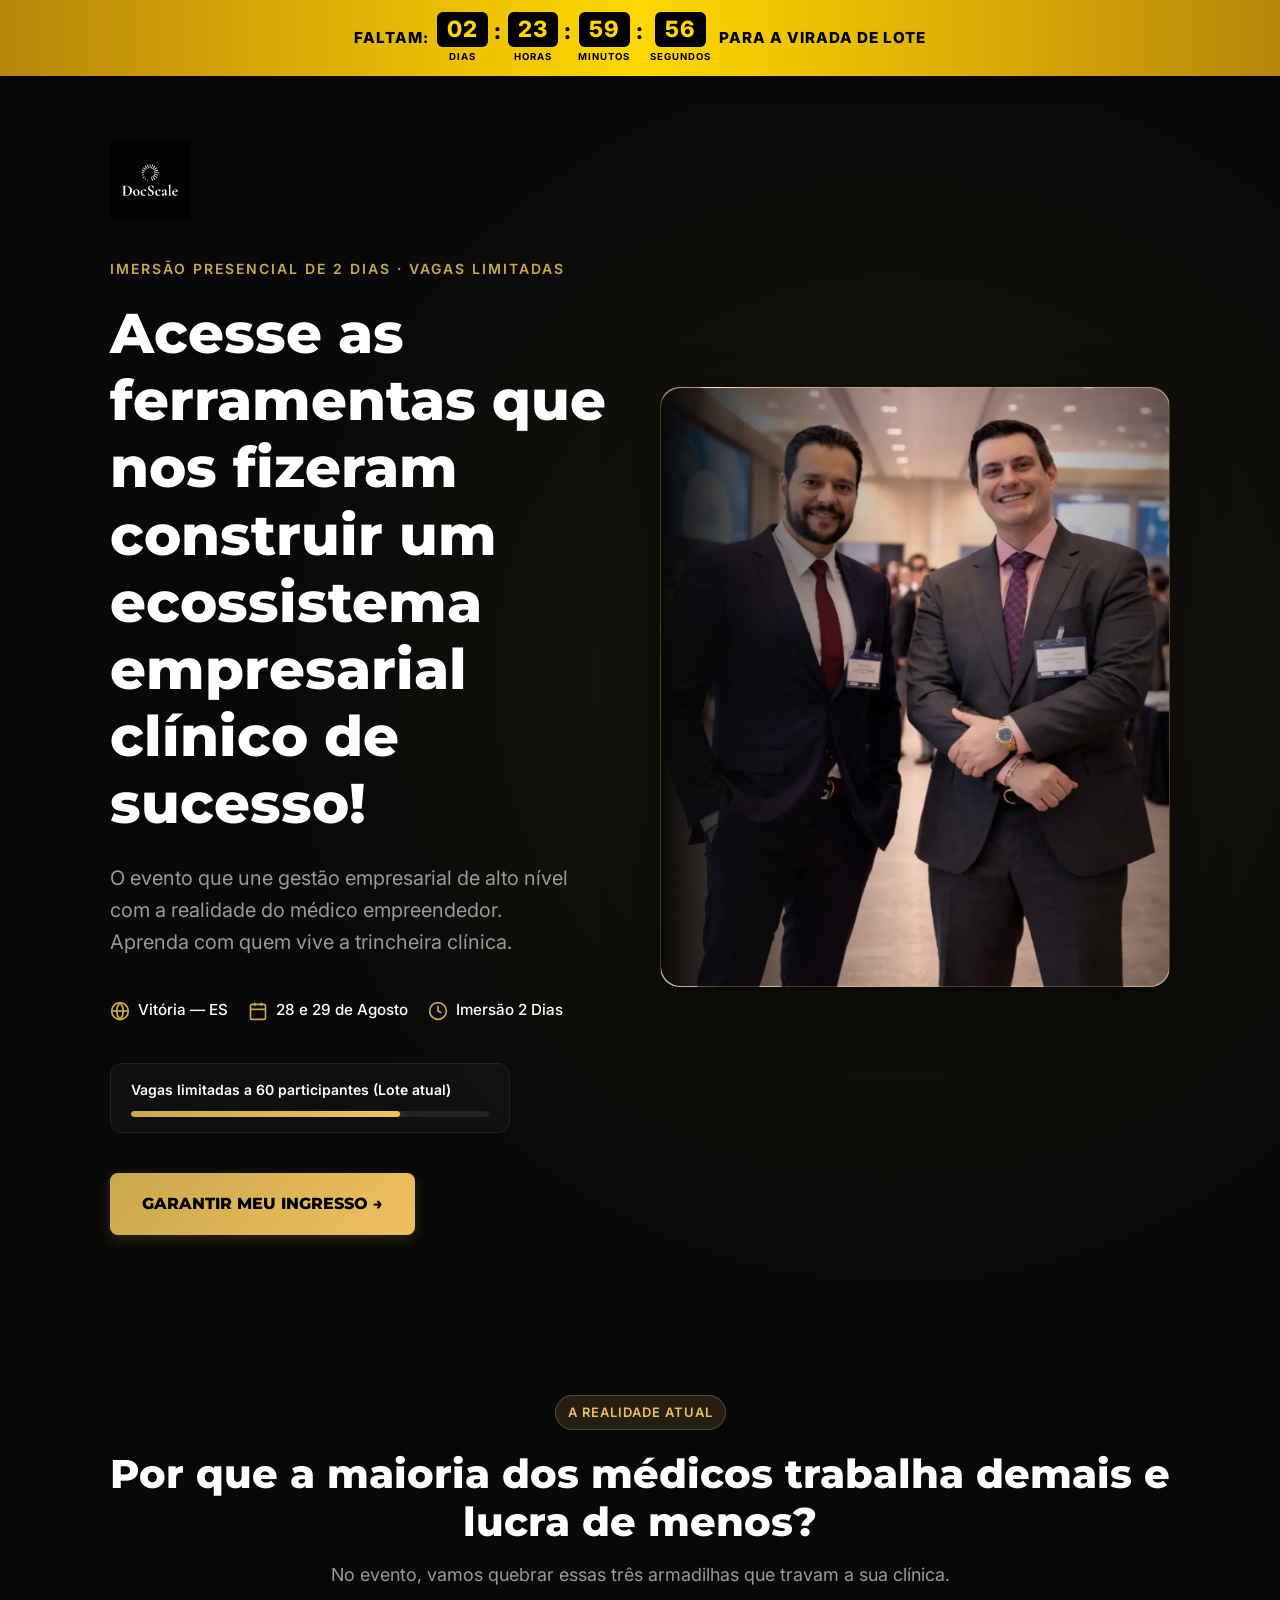
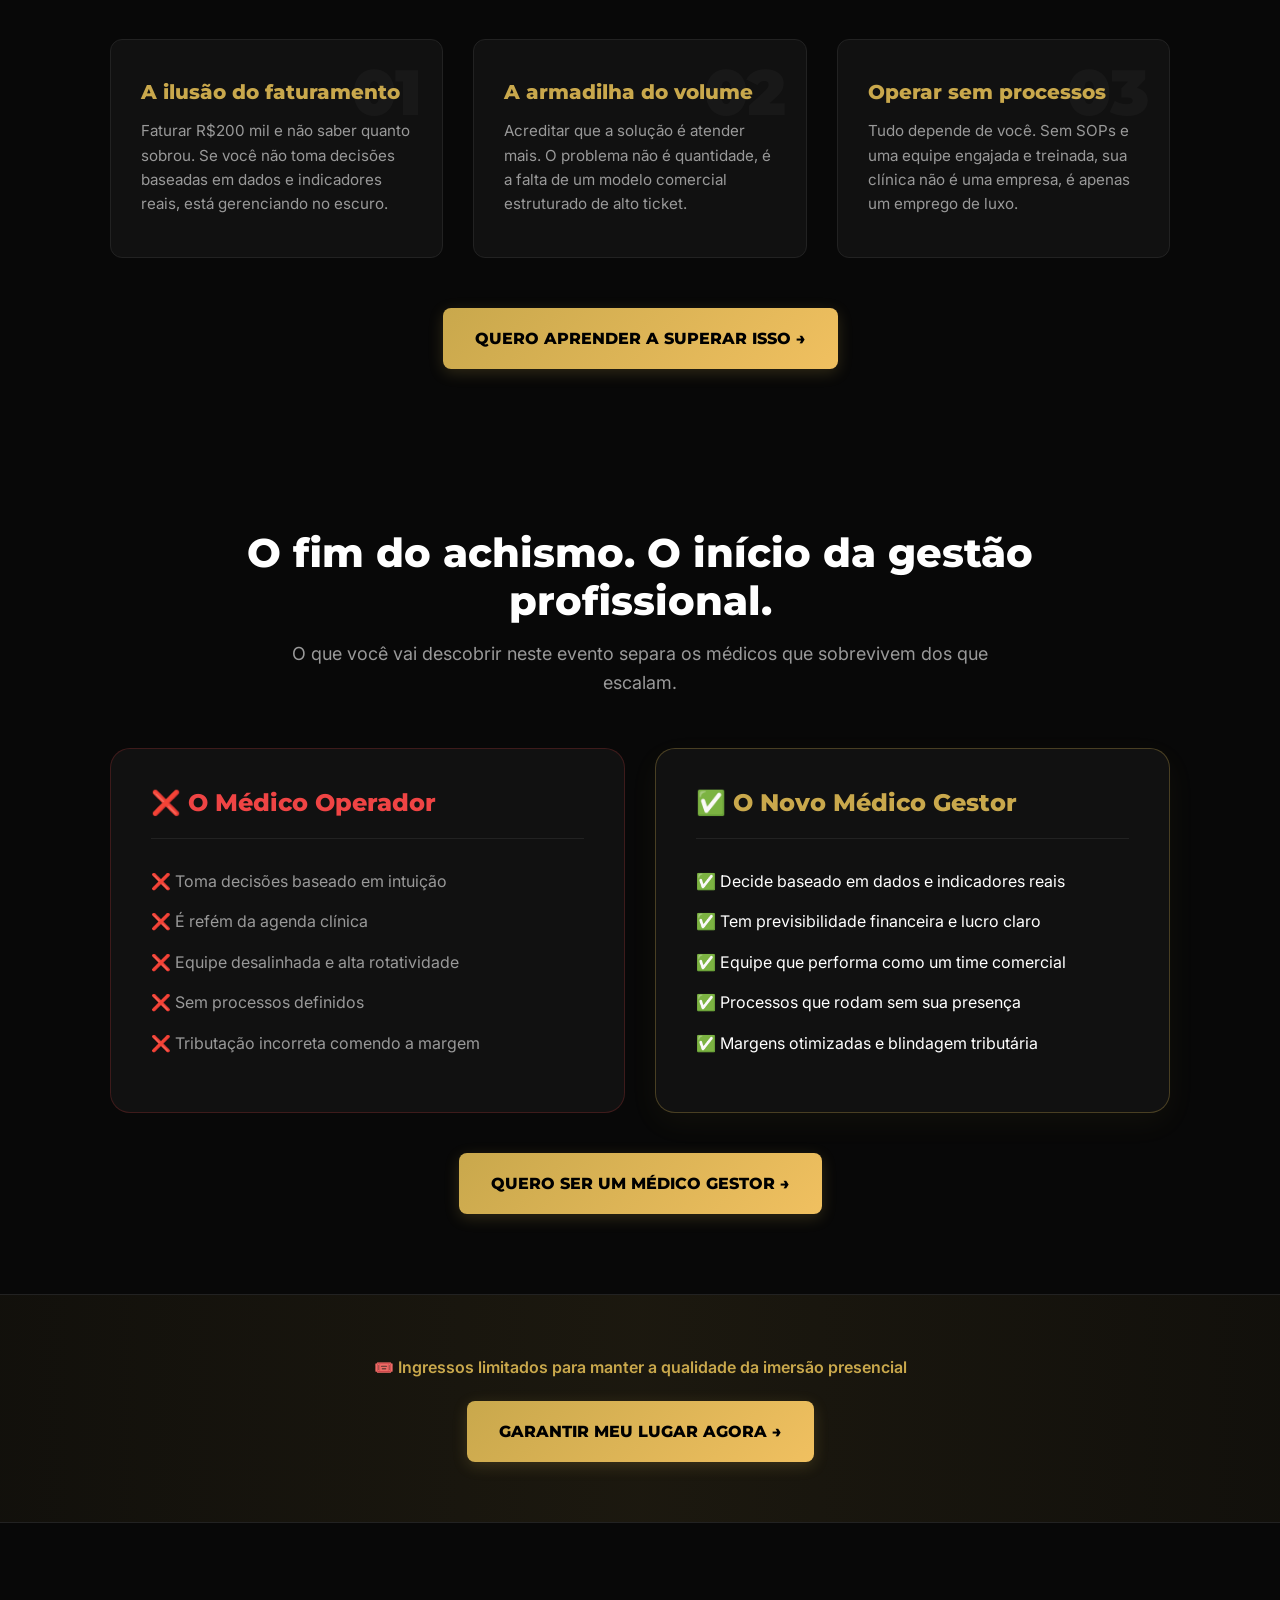
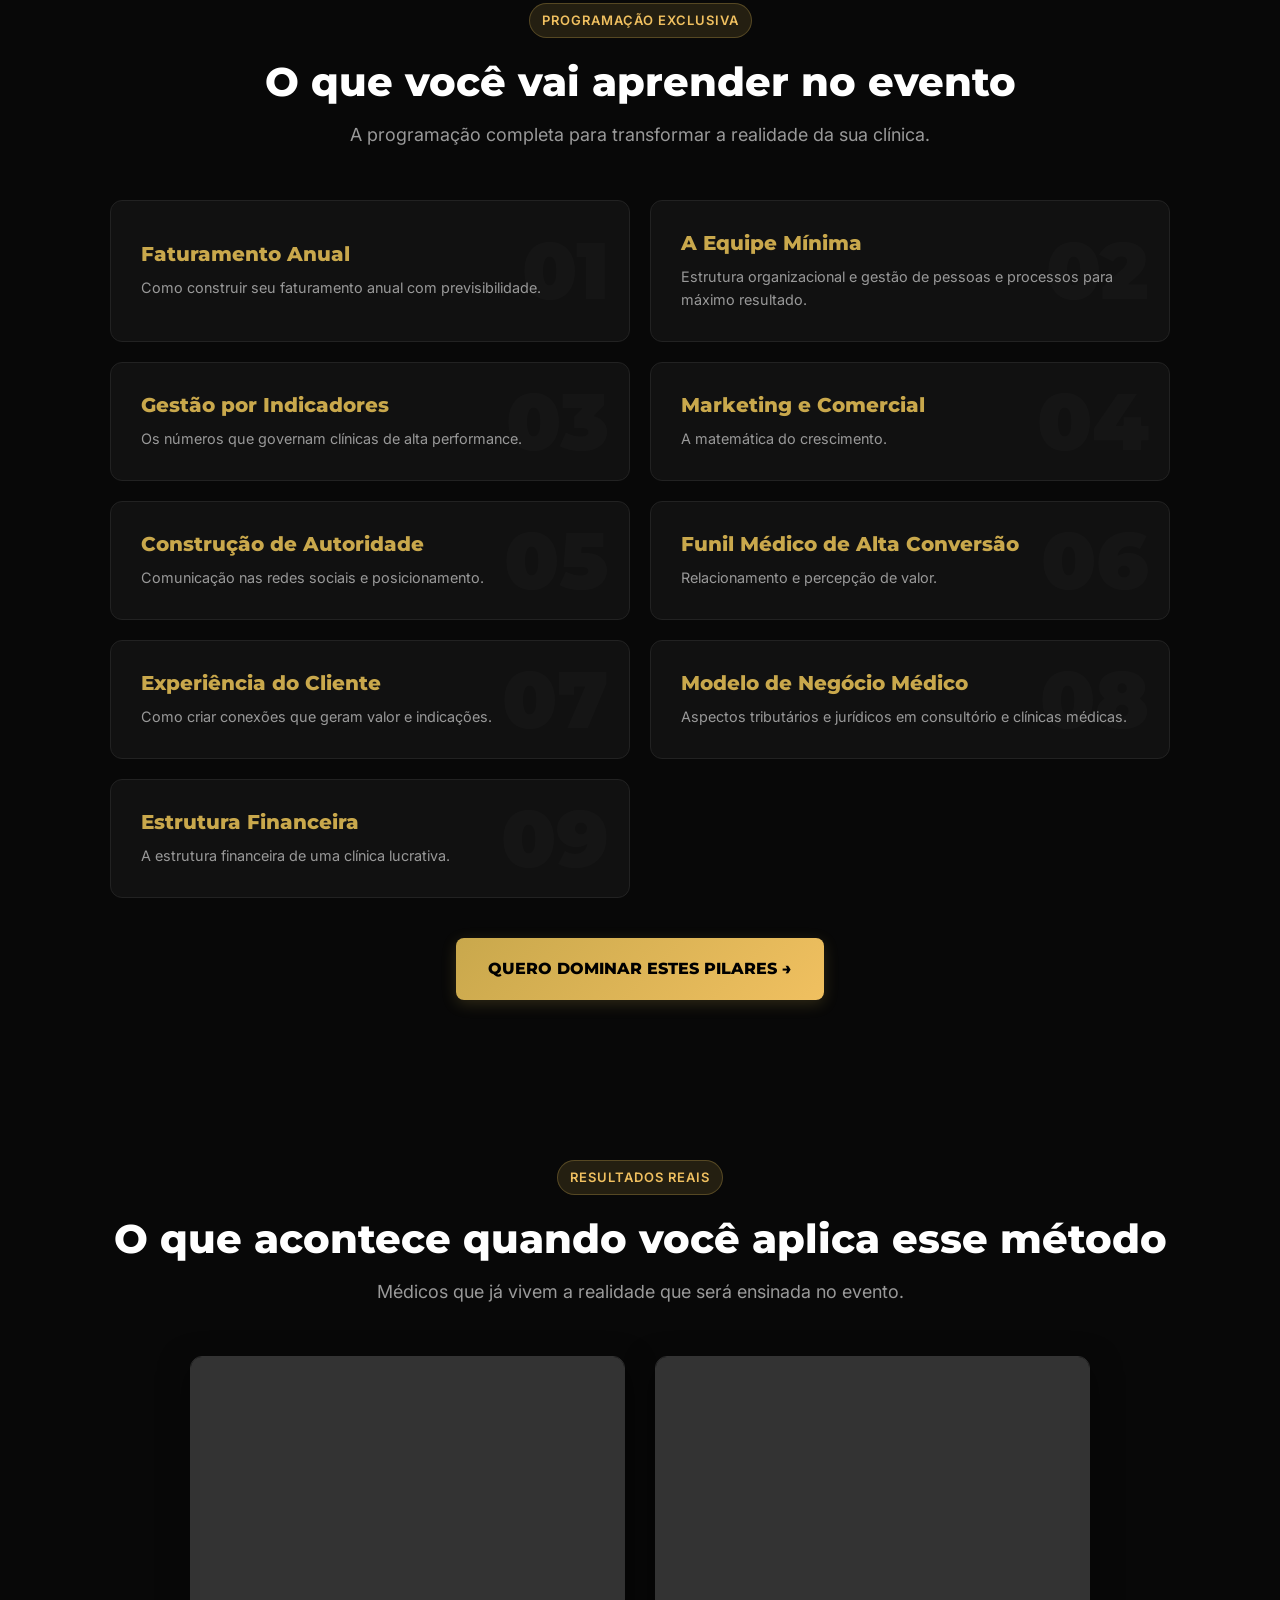
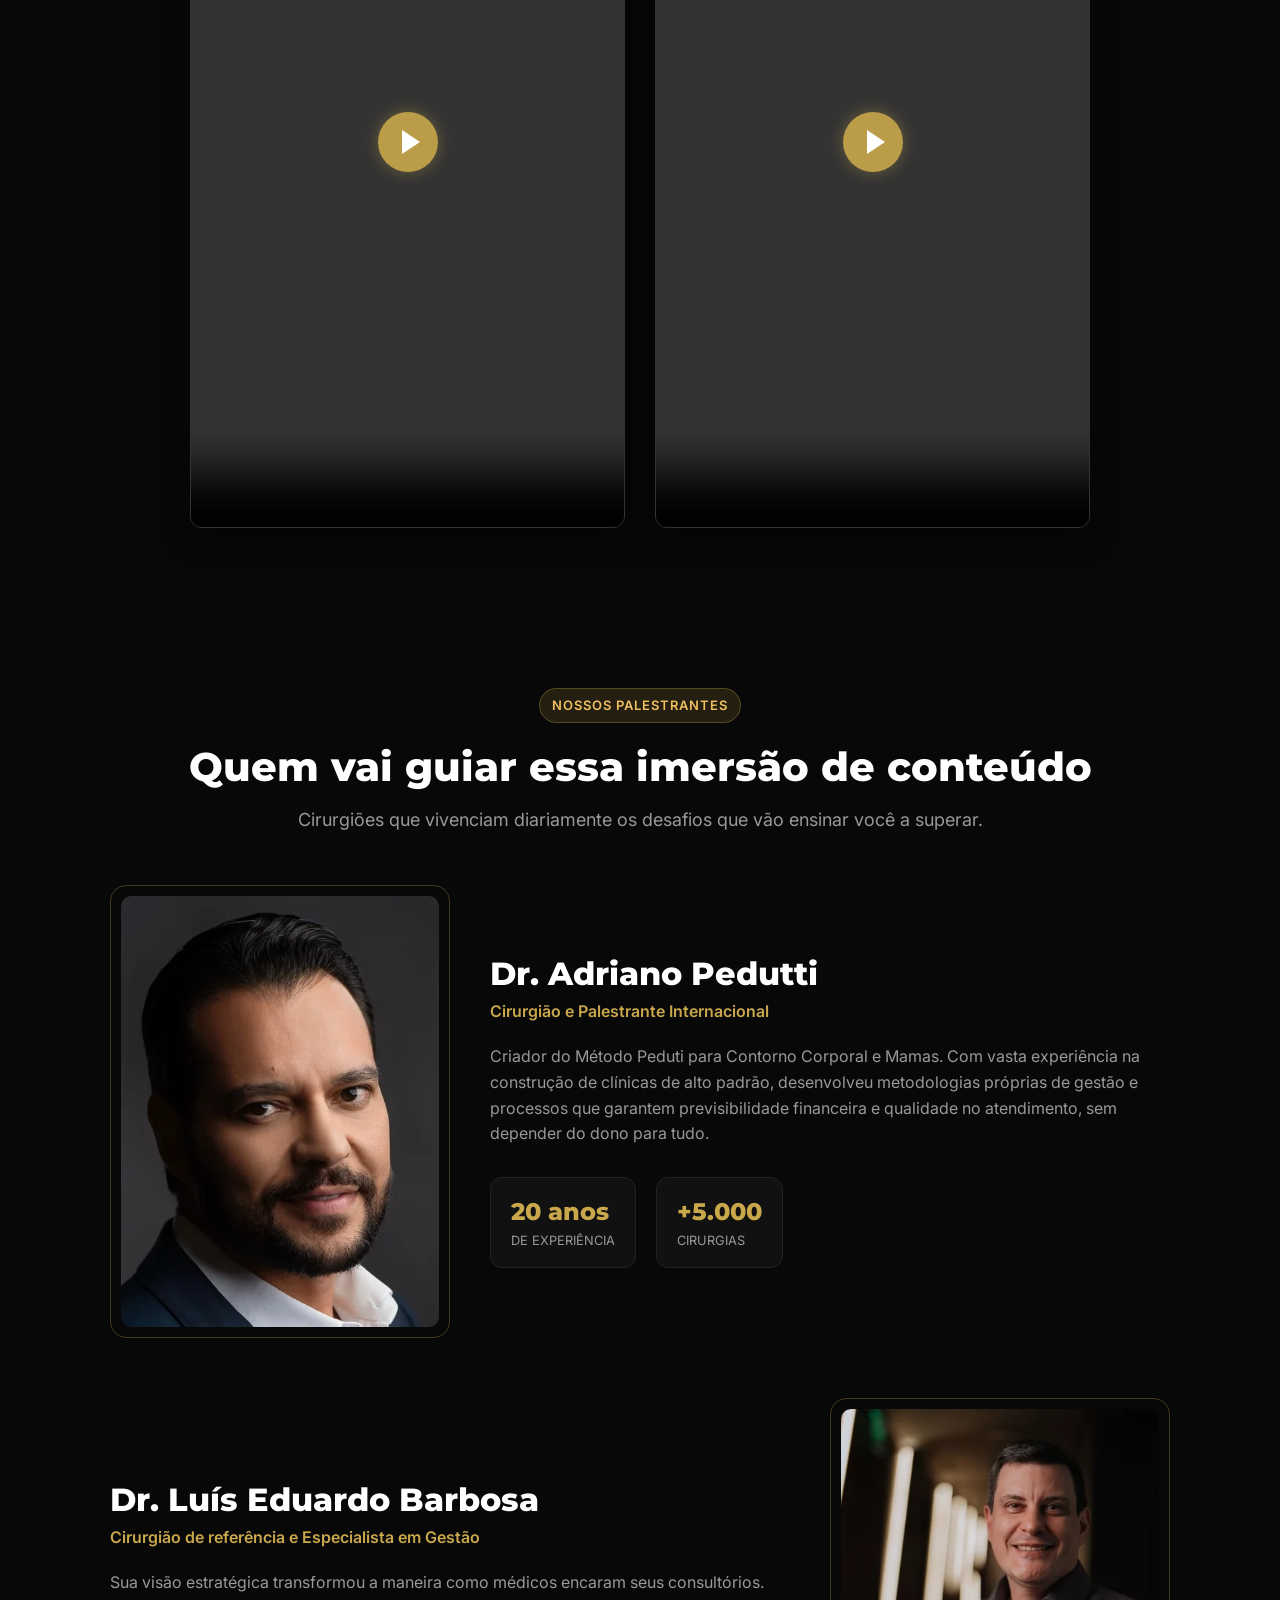
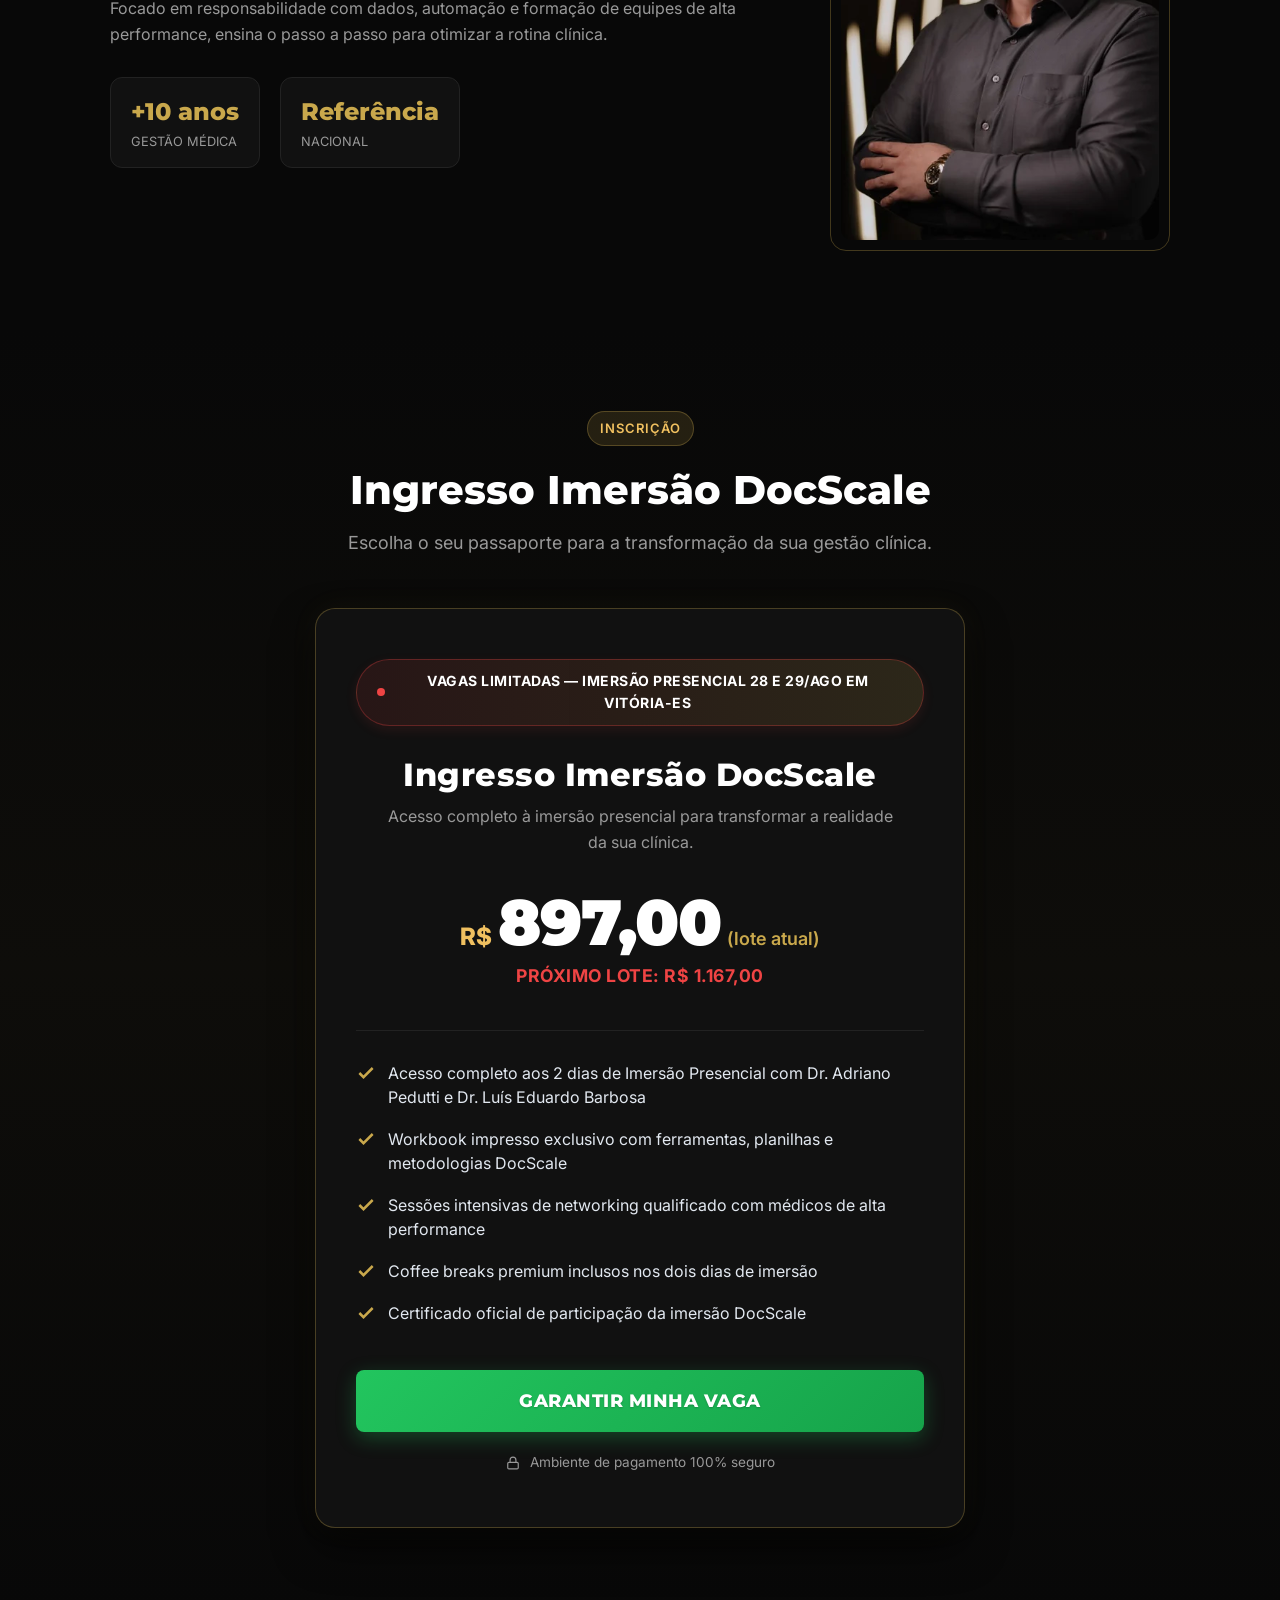
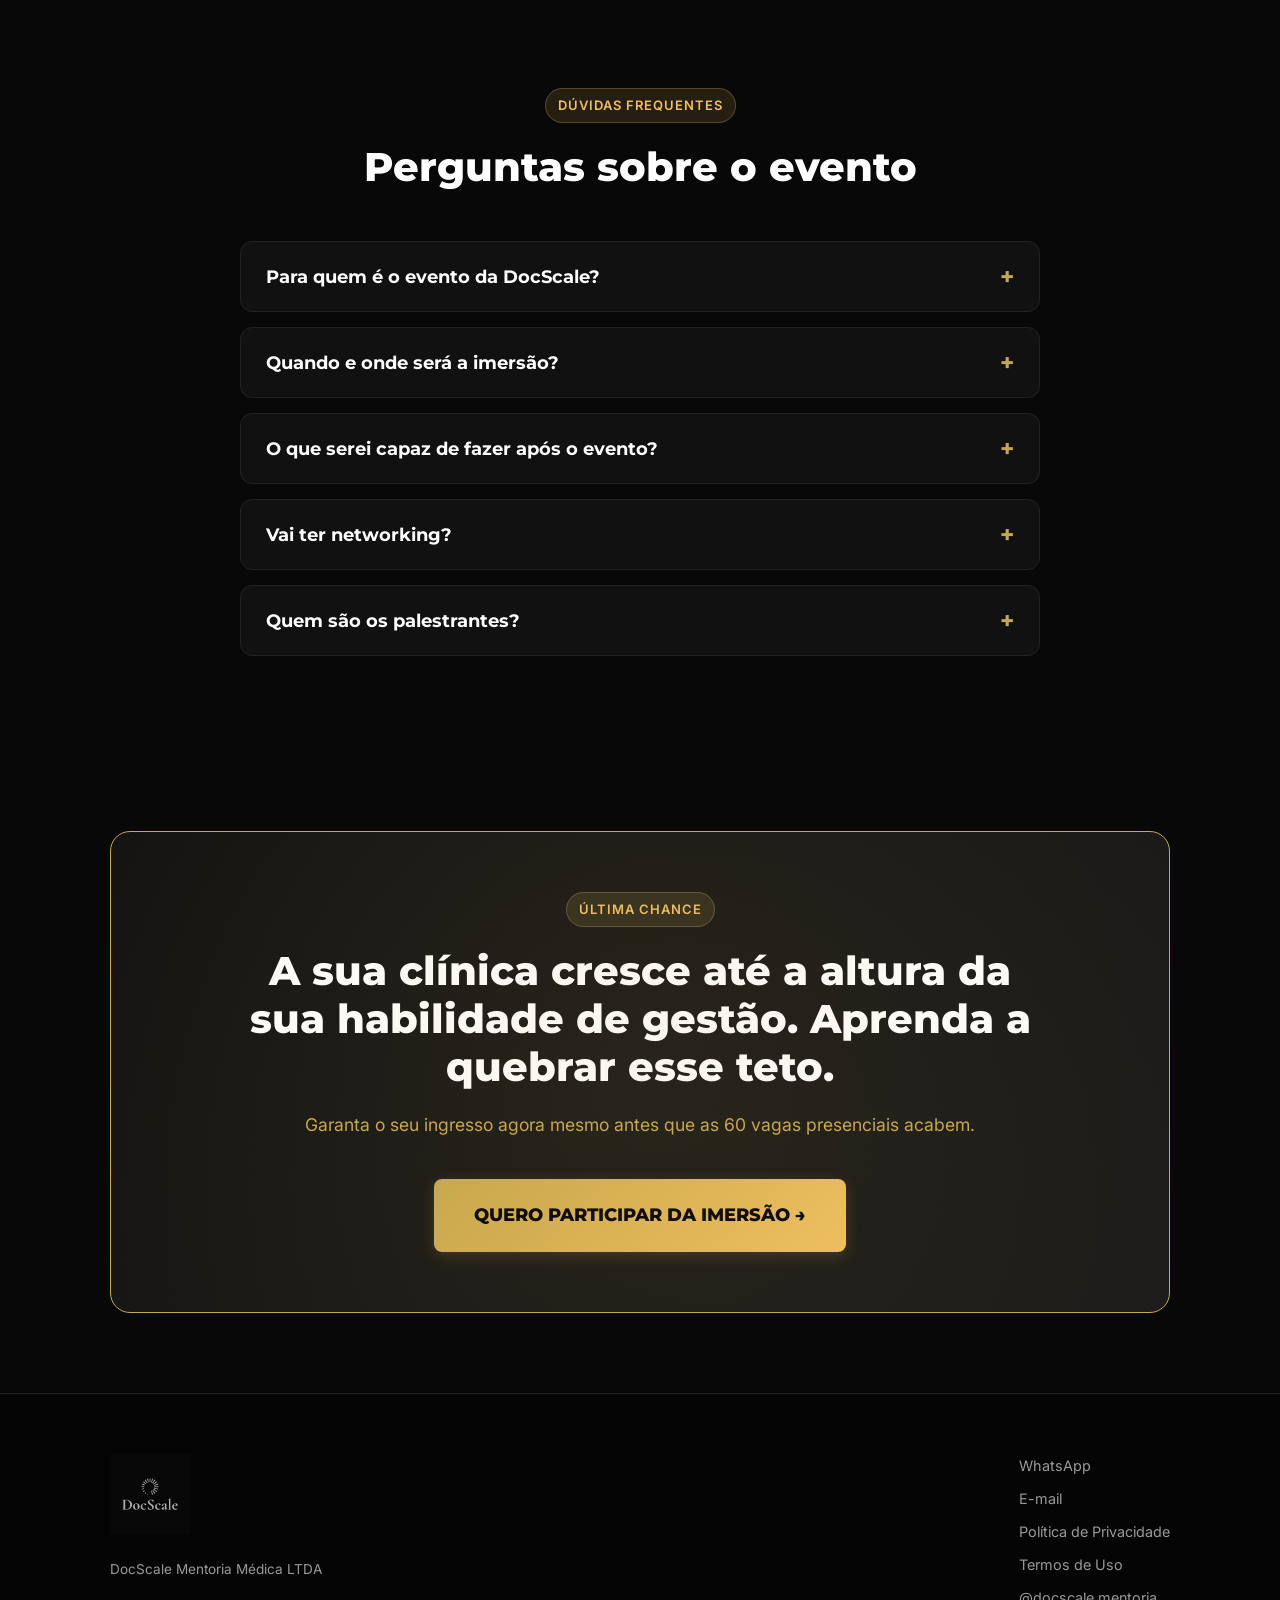
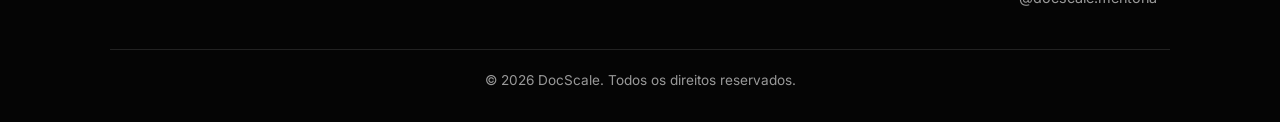
==== forms.html @ 00c3c0f2 "feat: adicionar secao de precos, fluxo de checkout Kiwify e rolagem suave para precos em /forms" ====
<!DOCTYPE html>
<html lang="pt-BR">
<head>
    <meta charset="UTF-8">
    <meta name="viewport" content="width=device-width, initial-scale=1.0">
    <title>DocScale | O Novo Médico Gestor</title>
    <meta name="description" content="Imersão Presencial de 2 Dias para Médicos em Vitória-ES. Acesse as ferramentas que nos fizeram construir um ecossistema empresarial clínico de sucesso!">
    
    <!-- Preconnect to Font Servers -->
    <link rel="preconnect" href="https://fonts.googleapis.com">
    <link rel="preconnect" href="https://fonts.gstatic.com" crossorigin>
    
    <!-- Async Google Fonts Loading -->
    <link rel="preload" href="https://fonts.googleapis.com/css2?family=Inter:wght@400;500;600&family=Montserrat:wght@700;800;900&display=swap" as="style" onload="this.onload=null;this.rel='stylesheet'">
    <noscript>
        <link href="https://fonts.googleapis.com/css2?family=Inter:wght@400;500;600&family=Montserrat:wght@700;800;900&display=swap" rel="stylesheet">
    </noscript>

    <!-- Inline Critical CSS (Above-the-Fold) -->
    <style id="critical-css">
    :root {
        --bg-dark: #080808;
        --bg-card: #111111;
        --gold-primary: #C9A84C;
        --gold-light: #F0C060;
        --gold-gradient: linear-gradient(135deg, #C9A84C 0%, #F0C060 100%);
        --gold-rgba-15: rgba(201, 168, 76, 0.15);
        --gold-rgba-30: rgba(201, 168, 76, 0.3);
        --text-white: #FFFFFF;
        --text-muted: #999999;
        --color-green: #22C55E;
        --color-red: #EF4444;
        --border-radius-btn: 8px;
        --border-radius-card: 12px;
        --border-radius-section: 20px;
        --font-heading: 'Montserrat', sans-serif;
        --font-body: 'Inter', sans-serif;
    }
    * {
        margin: 0;
        padding: 0;
        box-sizing: border-box;
    }
    html {
        scroll-behavior: smooth;
        font-size: 16px;
    }
    body {
        background-color: var(--bg-dark);
        color: var(--text-white);
        font-family: var(--font-body);
        line-height: 1.6;
        overflow-x: hidden;
        position: relative;
        padding-top: 40px;
    }
    .top-banner {
        position: fixed;
        top: 0;
        left: 0;
        width: 100%;
        background: linear-gradient(90deg, #b8860b, #ffd700, #b8860b);
        color: #000;
        padding: 12px 15px;
        font-size: 0.95rem;
        font-weight: 800;
        text-transform: uppercase;
        letter-spacing: 1px;
        z-index: 1000;
        box-shadow: 0 4px 15px rgba(0,0,0,0.5);
        display: flex;
        justify-content: center;
        align-items: center;
        gap: 8px;
    }
    .top-banner span.cd-colon {
        background: transparent;
        color: #000;
        padding: 0;
        font-size: 1.4rem;
        font-weight: 800;
        margin-bottom: 14px;
    }
    .countdown-blocks {
        display: flex;
        flex-direction: row;
        align-items: center;
        justify-content: center;
        gap: 6px;
    }
    .cd-block {
        display: flex;
        flex-direction: column;
        align-items: center;
    }
    .cd-number {
        background: #000;
        color: #ffd700;
        padding: 4px 10px;
        border-radius: 6px;
        font-size: 1.4rem;
        font-weight: 800;
        min-width: 45px;
        text-align: center;
        line-height: 1.2;
    }
    .cd-label {
        font-size: 0.6rem;
        font-weight: 700;
        color: #000;
        margin-top: 2px;
        text-transform: uppercase;
    }
    @media (max-width: 768px) {
        .top-banner {
            flex-direction: row;
            padding: 6px 10px;
            gap: 8px;
        }
        .top-banner .banner-text {
            font-size: 0.75rem;
        }
        .countdown-blocks {
            gap: 4px;
        }
        .cd-number {
            font-size: 1rem;
            padding: 2px 5px;
            min-width: 30px;
            border-radius: 4px;
        }
        .cd-label {
            font-size: 0.45rem;
            margin-top: 1px;
        }
        .top-banner span.cd-colon {
            font-size: 1rem;
            margin-bottom: 8px;
        }
    }
    h1, h2, h3, h4, h5, h6 {
        font-family: var(--font-heading);
        font-weight: 800;
        line-height: 1.2;
    }
    .container {
        max-width: 1100px;
        margin: 0 auto;
        padding: 0 20px;
    }
    section {
        padding: 80px 0;
    }
    @media (max-width: 768px) {
        section {
            padding: 60px 0;
        }
    }
    .cta-button {
        background: var(--gold-gradient);
        color: #000;
        font-family: var(--font-heading);
        font-weight: 800;
        text-transform: uppercase;
        padding: 18px 32px;
        border: none;
        border-radius: var(--border-radius-btn);
        font-size: 1rem;
        cursor: pointer;
        transition: transform 0.3s ease, box-shadow 0.3s ease;
        display: inline-block;
        text-decoration: none;
        box-shadow: 0 4px 15px rgba(201, 168, 76, 0.2);
    }
    .cta-button:hover {
        transform: translateY(-2px);
        box-shadow: 0 8px 25px rgba(201, 168, 76, 0.4);
    }
    .hero-section {
        min-height: 100vh;
        display: flex;
        align-items: center;
        position: relative;
        overflow: hidden;
        padding-top: 100px;
    }
    .hero-section::before {
        content: '';
        position: absolute;
        top: 0; left: 0; width: 100%; height: 100%;
        background: radial-gradient(circle at 70% 50%, rgba(201,168,76,0.1) 0%, transparent 60%);
        z-index: 1;
        pointer-events: none;
    }
    .hero-container {
        display: grid;
        grid-template-columns: 1fr 1fr;
        gap: 40px;
        align-items: center;
        position: relative;
        z-index: 2;
    }
    .logo-img {
        height: auto;
        max-height: 80px;
        width: auto;
        max-width: 250px;
        margin-bottom: 30px;
        mix-blend-mode: screen;
    }
    .eyebrow {
        color: var(--gold-primary);
        font-weight: 600;
        text-transform: uppercase;
        letter-spacing: 2px;
        font-size: 0.875rem;
        margin-bottom: 20px;
    }
    .headline {
        font-size: 3.5rem;
        margin-bottom: 25px;
    }
    .hero-content .subtitle {
        font-size: 1.25rem;
        color: var(--text-muted);
        margin-bottom: 40px;
        max-width: 90%;
    }
    .meta-items {
        display: flex;
        flex-wrap: wrap;
        gap: 20px;
        margin-bottom: 40px;
    }
    .meta-item {
        display: flex;
        align-items: center;
        gap: 8px;
        font-weight: 500;
        font-size: 0.95rem;
    }
    .meta-icon {
        width: 20px;
        height: 20px;
        color: var(--gold-primary);
    }
    .progress-container {
        background: rgba(255,255,255,0.03);
        border: 1px solid #222;
        padding: 15px 20px;
        border-radius: var(--border-radius-card);
        margin-bottom: 40px;
        max-width: 400px;
    }
    .progress-text {
        font-size: 0.875rem;
        font-weight: 600;
        margin-bottom: 10px;
    }
    .progress-bar-bg {
        background: #222;
        height: 6px;
        border-radius: 3px;
        overflow: hidden;
    }
    .progress-bar-fill {
        height: 100%;
        background: var(--gold-gradient);
        border-radius: 3px;
        box-shadow: 0 0 10px rgba(201,168,76,0.5);
        transform-origin: left;
        animation: fillProgress 1.5s cubic-bezier(0.1, 1, 0.1, 1) forwards;
    }
    @keyframes fillProgress {
        from { transform: scaleX(0); }
        to { transform: scaleX(1); }
    }
    .hero-image-area {
        background-position: center 10%;
        background-size: cover;
        background-repeat: no-repeat;
        border-radius: var(--border-radius-section);
        height: 600px;
        position: relative;
        border: 1px solid var(--gold-rgba-30);
        box-shadow: 0 20px 50px rgba(0,0,0,0.5);
    }
    @media (max-width: 768px) {
        .hero-image-area {
            background-image: url('hero-mobile.webp');
        }
    }
    @media (min-width: 769px) {
        .hero-image-area {
            background-image: url('hero-desktop.webp');
        }
    }
    .hero-image-area::after {
        content: '';
        position: absolute;
        inset: 0;
        background: linear-gradient(to right, var(--bg-dark) 0%, transparent 50%, rgba(0,0,0,0.4) 100%);
        border-radius: var(--border-radius-section);
    }
    @media (max-width: 992px) {
        .hero-container {
            grid-template-columns: 1fr;
        }
        .headline { font-size: 2.5rem; }
        .hero-image-area {
            height: 400px;
            order: -1;
            margin-bottom: 30px;
        }
        .hero-image-area::after {
            background: linear-gradient(to top, var(--bg-dark) 0%, transparent 100%);
        }
    }
    @media (max-width: 768px) {
        .hero-section {
            padding-top: 70px;
        }
        .headline { font-size: 2rem; }
        .hero-content .subtitle { font-size: 1.05rem; }
        .hero-image-area {
            height: 280px;
            margin-bottom: 20px;
        }
        .meta-items {
            flex-direction: column;
            gap: 12px;
            margin-bottom: 30px;
        }
    }
    </style>

    <!-- Async Non-Critical CSS Loading -->
    <link rel="preload" href="style.css?v=2026072702" as="style" onload="this.onload=null;this.rel='stylesheet'">
    <noscript>
        <link rel="stylesheet" href="style.css?v=2026072702">
    </noscript>

    <!-- Lazy Loaded Third-Party Analytics (GTM & Meta Pixel) -->
    <script>
    (function() {
        var initialized = false;
        function initAnalytics() {
            if (initialized) return;
            initialized = true;
            
            // Google Tag Manager
            (function(w,d,s,l,i){w[l]=w[l]||[];w[l].push({'gtm.start':
            new Date().getTime(),event:'gtm.js'});var f=d.getElementsByTagName(s)[0],
            j=d.createElement(s),dl=l!='dataLayer'?'&l='+l:'';j.async=true;j.src=
            'https://www.googletagmanager.com/gtm.js?id='+i+dl;f.parentNode.insertBefore(j,f);
            })(window,document,'script','dataLayer','GTM-WZ6P4TML');

            // Meta Pixel Code
            !function(f,b,e,v,n,t,s)
            {if(f.fbq)return;n=f.fbq=function(){n.callMethod?
            n.callMethod.apply(n,arguments):n.queue.push(arguments)};
            if(!f._fbq)f._fbq=n;n.push=n;n.loaded=!0;n.version='2.0';
            n.queue=[];t=b.createElement(e);t.async=!0;
            t.src=v;s=b.getElementsByTagName(e)[0];
            s.parentNode.insertBefore(t,s)}(window, document,'script',
            'https://connect.facebook.net/en_US/fbevents.js');
            fbq('init', '1120944751111227');
            fbq('track', 'PageView');
        }

        // Initialize GTM and Pixel after 2.5s or on first user interaction (scroll, click, touch, keydown, mousemove)
        var timer = setTimeout(initAnalytics, 2500);
        var triggerEvents = ['mouseover', 'keydown', 'touchstart', 'scroll', 'click'];
        triggerEvents.forEach(function(event) {
            window.addEventListener(event, function() {
                clearTimeout(timer);
                initAnalytics();
            }, { once: true, passive: true });
        });
    })();
    </script>
</head>
<body>
    <!-- Google Tag Manager (noscript) -->
    <noscript><iframe src="https://www.googletagmanager.com/ns.html?id=GTM-WZ6P4TML"
    height="0" width="0" style="display:none;visibility:hidden"></iframe></noscript>
    <!-- End Google Tag Manager (noscript) -->
    <!-- Top Countdown Banner -->
    <div class="top-banner" id="batch-countdown">
        <span class="banner-text">FALTAM:</span>
        <div class="countdown-blocks">
            <div class="cd-block">
                <div class="cd-number" id="cd-days">--</div>
                <div class="cd-label">DIAS</div>
            </div>
            <span class="cd-colon">:</span>
            <div class="cd-block">
                <div class="cd-number" id="cd-hours">--</div>
                <div class="cd-label">HORAS</div>
            </div>
            <span class="cd-colon">:</span>
            <div class="cd-block">
                <div class="cd-number" id="cd-minutes">--</div>
                <div class="cd-label">MINUTOS</div>
            </div>
            <span class="cd-colon">:</span>
            <div class="cd-block">
                <div class="cd-number" id="cd-seconds">--</div>
                <div class="cd-label">SEGUNDOS</div>
            </div>
        </div>
        <span class="banner-text">PARA A VIRADA DE LOTE</span>
    </div>



    <!-- Modal de Captura de Lead -->
    <div id="lead-modal" class="modal-overlay">
        <div class="modal-content">
            <button class="modal-close" aria-label="Fechar modal">&times;</button>
            <h3 class="modal-title">Garanta seu Ingresso</h3>
            <form id="lead-form" class="modal-form gtm-lead-form">
                <div class="form-group">
                    <input type="text" id="name" placeholder="Nome completo" required>
                </div>
                <div class="form-group">
                    <input type="email" id="email" placeholder="E-mail" required>
                </div>
                <div class="form-group">
                    <input type="tel" id="whatsapp" placeholder="WhatsApp" required>
                </div>
                <div class="form-group">
                    <input type="text" id="specialty" placeholder="Especialidade médica" required>
                </div>
                <div class="form-group">
                    <select id="revenue" required>
                        <option value="" disabled selected>Faturamento mensal da clínica</option>
                        <option value="Ate 50k">Até R$ 50.000</option>
                        <option value="50k a 100k">De R$ 50.000 a R$ 100.000</option>
                        <option value="100k a 200k">De R$ 100.000 a R$ 200.000</option>
                        <option value="Acima de 200k">Acima de R$ 200.000</option>
                    </select>
                </div>
                <button type="submit" class="cta-button submit-btn" disabled>CONCLUIR INSCRIÇÃO</button>
                <p class="privacy-text">🔒 Seus dados são protegidos</p>
            </form>
        </div>
    </div>

    <!-- SEÇÃO 1 — HERO -->
    <section class="hero-section">
        <div class="container hero-container">
            <div class="hero-content fade-up">
                <img src="logo.webp" alt="DocScale Logo" class="logo-img" width="250" height="80">
                <div class="eyebrow">Imersão Presencial de 2 Dias &middot; Vagas Limitadas</div>
                <h1 class="headline">Acesse as ferramentas que nos fizeram construir um ecossistema empresarial clínico de sucesso!</h1>
                <p class="subtitle">O evento que une gestão empresarial de alto nível com a realidade do médico empreendedor. Aprenda com quem vive a trincheira clínica.</p>
                
                <div class="meta-items">
                    <div class="meta-item">
                        <svg class="meta-icon" viewBox="0 0 24 24" fill="none" stroke="currentColor" stroke-width="2"><circle cx="12" cy="12" r="10"/><path d="M12 2a14.5 14.5 0 0 0 0 20 14.5 14.5 0 0 0 0-20"/><path d="M2 12h20"/></svg>
                        Vitória — ES
                    </div>
                    <div class="meta-item">
                        <svg class="meta-icon" viewBox="0 0 24 24" fill="none" stroke="currentColor" stroke-width="2"><rect x="3" y="4" width="18" height="18" rx="2" ry="2"/><line x1="16" y1="2" x2="16" y2="6"/><line x1="8" y1="2" x2="8" y2="6"/><line x1="3" y1="10" x2="21" y2="10"/></svg>
                        28 e 29 de Agosto
                    </div>
                    <div class="meta-item">
                        <svg class="meta-icon" viewBox="0 0 24 24" fill="none" stroke="currentColor" stroke-width="2"><circle cx="12" cy="12" r="10"/><polyline points="12 6 12 12 16 14"/></svg>
                        Imersão 2 Dias
                    </div>
                </div>

                <div class="progress-container">
                    <div class="progress-text">Vagas limitadas a 60 participantes (Lote atual)</div>
                    <div class="progress-bar-bg">
                        <div class="progress-bar-fill" style="width: 75%;"></div>
                    </div>
                </div>

                <a href="#inscricao" class="cta-button">GARANTIR MEU INGRESSO &rarr;</a>
            </div>
            <div class="hero-image-area"></div>
        </div>
    </section>

    <!-- SEÇÃO 2 — O PROBLEMA -->
    <section class="problems-section">
        <div class="container fade-up">
            <div class="section-header">
                <span class="tag">A Realidade Atual</span>
                <h2 class="section-title">Por que a maioria dos médicos trabalha demais e lucra de menos?</h2>
                <p class="section-subtitle">No evento, vamos quebrar essas três armadilhas que travam a sua clínica.</p>
            </div>
            
            <div class="problems-grid">
                <div class="problem-card">
                    <div class="card-number">01</div>
                    <h3 class="card-title">A ilusão do faturamento</h3>
                    <p class="card-desc">Faturar R$200 mil e não saber quanto sobrou. Se você não toma decisões baseadas em dados e indicadores reais, está gerenciando no escuro.</p>
                </div>
                <div class="problem-card">
                    <div class="card-number">02</div>
                    <h3 class="card-title">A armadilha do volume</h3>
                    <p class="card-desc">Acreditar que a solução é atender mais. O problema não é quantidade, é a falta de um modelo comercial estruturado de alto ticket.</p>
                </div>
                <div class="problem-card">
                    <div class="card-number">03</div>
                    <h3 class="card-title">Operar sem processos</h3>
                    <p class="card-desc">Tudo depende de você. Sem SOPs e uma equipe engajada e treinada, sua clínica não é uma empresa, é apenas um emprego de luxo.</p>
                </div>
            </div>
            
            <div class="center-btn">
                <a href="#inscricao" class="cta-button">QUERO APRENDER A SUPERAR ISSO &rarr;</a>
            </div>
        </div>
    </section>

    <!-- SEÇÃO 3 — COMPARATIVO -->
    <section class="comparison-section">
        <div class="container fade-up">
            <div class="section-header">
                <h2 class="section-title">O fim do achismo. O início da gestão profissional.</h2>
                <p class="section-subtitle">O que você vai descobrir neste evento separa os médicos que sobrevivem dos que escalam.</p>
            </div>
            
            <div class="comparison-grid">
                <div class="comparison-col red-col">
                    <h3 class="col-title">❌ O Médico Operador</h3>
                    <ul class="col-list">
                        <li>❌ Toma decisões baseado em intuição</li>
                        <li>❌ É refém da agenda clínica</li>
                        <li>❌ Equipe desalinhada e alta rotatividade</li>
                        <li>❌ Sem processos definidos</li>
                        <li>❌ Tributação incorreta comendo a margem</li>
                    </ul>
                </div>
                
                <div class="comparison-col gold-col">
                    <h3 class="col-title">✅ O Novo Médico Gestor</h3>
                    <ul class="col-list">
                        <li>✅ Decide baseado em dados e indicadores reais</li>
                        <li>✅ Tem previsibilidade financeira e lucro claro</li>
                        <li>✅ Equipe que performa como um time comercial</li>
                        <li>✅ Processos que rodam sem sua presença</li>
                        <li>✅ Margens otimizadas e blindagem tributária</li>
                    </ul>
                </div>
            </div>
            
            <div class="center-btn mt-40">
                <a href="#inscricao" class="cta-button">QUERO SER UM MÉDICO GESTOR &rarr;</a>
            </div>
        </div>
    </section>

    <!-- CTA INTERMEDIÁRIO -->
    <section class="intermediate-cta">
        <div class="container text-center fade-up">
            <p class="cta-guarantee">🎟️ Ingressos limitados para manter a qualidade da imersão presencial</p>
            <a href="#inscricao" class="cta-button">GARANTIR MEU LUGAR AGORA &rarr;</a>
        </div>
    </section>

    <!-- SEÇÃO 4 — O QUE VOCÊ VAI APRENDER -->
    <section class="modules-section">
        <div class="container fade-up">
            <div class="section-header">
                <span class="tag">Programação Exclusiva</span>
                <h2 class="section-title">O que você vai aprender no evento</h2>
                <p class="section-subtitle">A programação completa para transformar a realidade da sua clínica.</p>
            </div>
            
            <div class="modules-grid">
                <div class="module-card">
                    <div class="mod-number">01</div>
                    <h3 class="mod-title">Faturamento Anual</h3>
                    <p class="mod-desc">Como construir seu faturamento anual com previsibilidade.</p>
                </div>
                <div class="module-card">
                    <div class="mod-number">02</div>
                    <h3 class="mod-title">A Equipe Mínima</h3>
                    <p class="mod-desc">Estrutura organizacional e gestão de pessoas e processos para máximo resultado.</p>
                </div>
                <div class="module-card">
                    <div class="mod-number">03</div>
                    <h3 class="mod-title">Gestão por Indicadores</h3>
                    <p class="mod-desc">Os números que governam clínicas de alta performance.</p>
                </div>
                <div class="module-card">
                    <div class="mod-number">04</div>
                    <h3 class="mod-title">Marketing e Comercial</h3>
                    <p class="mod-desc">A matemática do crescimento.</p>
                </div>
                <div class="module-card">
                    <div class="mod-number">05</div>
                    <h3 class="mod-title">Construção de Autoridade</h3>
                    <p class="mod-desc">Comunicação nas redes sociais e posicionamento.</p>
                </div>
                <div class="module-card">
                    <div class="mod-number">06</div>
                    <h3 class="mod-title">Funil Médico de Alta Conversão</h3>
                    <p class="mod-desc">Relacionamento e percepção de valor.</p>
                </div>
                <div class="module-card">
                    <div class="mod-number">07</div>
                    <h3 class="mod-title">Experiência do Cliente</h3>
                    <p class="mod-desc">Como criar conexões que geram valor e indicações.</p>
                </div>
                <div class="module-card">
                    <div class="mod-number">08</div>
                    <h3 class="mod-title">Modelo de Negócio Médico</h3>
                    <p class="mod-desc">Aspectos tributários e jurídicos em consultório e clínicas médicas.</p>
                </div>
                <div class="module-card">
                    <div class="mod-number">09</div>
                    <h3 class="mod-title">Estrutura Financeira</h3>
                    <p class="mod-desc">A estrutura financeira de uma clínica lucrativa.</p>
                </div>
            </div>
            
            <div class="center-btn mt-40">
                <a href="#inscricao" class="cta-button">QUERO DOMINAR ESTES PILARES &rarr;</a>
            </div>
        </div>
    </section>

    <!-- SEÇÃO 5 — PROVA SOCIAL -->
    <section class="testimonials" id="depoimentos">
        <div class="container">
            <div class="section-header">
                <span class="tag">Resultados Reais</span>
                <h2 class="section-title">O que acontece quando você aplica esse método</h2>
                <p class="section-subtitle">Médicos que já vivem a realidade que será ensinada no evento.</p>
            </div>
            
            <div class="testimonials-grid prints-grid">
                <div class="print-card">
                    <div class="video-wrapper">
                        <video src="depoimentos.MOV#t=0.001" controls playsinline preload="none" class="print-img video-test"></video>
                        <div class="custom-play-btn"><div class="play-icon"></div></div>
                    </div>
                </div>
                <div class="print-card">
                    <div class="video-wrapper">
                        <video src="depoimentos2.MOV#t=0.001" controls playsinline preload="none" class="print-img video-test"></video>
                        <div class="custom-play-btn"><div class="play-icon"></div></div>
                    </div>
                </div>
            </div>
        </div>
    </section>

    <!-- SEÇÃO 6 — SOBRE OS PALESTRANTES -->
    <section class="mentors-section">
        <div class="container fade-up">
            <div class="section-header">
                <span class="tag">Nossos Palestrantes</span>
                <h2 class="section-title">Quem vai guiar essa imersão de conteúdo</h2>
                <p class="section-subtitle">Cirurgiões que vivenciam diariamente os desafios que vão ensinar você a superar.</p>
            </div>
            
            <div class="mentors-container">
                <div class="mentor-row">
                    <div class="mentor-photo-wrapper">
                        <div class="mentor-photo photo-1"></div>
                    </div>
                    <div class="mentor-info">
                        <h3 class="mentor-name">Dr. Adriano Pedutti</h3>
                        <p class="mentor-title-role">Cirurgião e Palestrante Internacional</p>
                        <p class="mentor-bio">Criador do Método Peduti para Contorno Corporal e Mamas. Com vasta experiência na construção de clínicas de alto padrão, desenvolveu metodologias próprias de gestão e processos que garantem previsibilidade financeira e qualidade no atendimento, sem depender do dono para tudo.</p>
                        <div class="mentor-stats">
                            <div class="stat-card">
                                <span class="stat-val">20 anos</span>
                                <span class="stat-label">de Experiência</span>
                            </div>
                            <div class="stat-card">
                                <span class="stat-val">+5.000</span>
                                <span class="stat-label">Cirurgias</span>
                            </div>
                        </div>
                    </div>
                </div>

                <div class="mentor-row reverse-row">
                    <div class="mentor-photo-wrapper">
                        <div class="mentor-photo photo-2"></div>
                    </div>
                    <div class="mentor-info">
                        <h3 class="mentor-name">Dr. Luís Eduardo Barbosa</h3>
                        <p class="mentor-title-role">Cirurgião de referência e Especialista em Gestão</p>
                        <p class="mentor-bio">Sua visão estratégica transformou a maneira como médicos encaram seus consultórios. Focado em responsabilidade com dados, automação e formação de equipes de alta performance, ensina o passo a passo para otimizar a rotina clínica.</p>
                        <div class="mentor-stats">
                            <div class="stat-card">
                                <span class="stat-val">+10 anos</span>
                                <span class="stat-label">Gestão Médica</span>
                            </div>
                            <div class="stat-card">
                                <span class="stat-val">Referência</span>
                                <span class="stat-label">Nacional</span>
                            </div>
                        </div>
                    </div>
                </div>
            </div>
        </div>
    </section>

    <!-- SEÇÃO 7 — PREÇOS -->
    <section class="pricing-section" id="inscricao">
        <div class="container fade-up">
            <div class="section-header">
                <span class="tag">Inscrição</span>
                <h2 class="section-title">Ingresso Imersão DocScale</h2>
                <p class="section-subtitle">Escolha o seu passaporte para a transformação da sua gestão clínica.</p>
            </div>
            
            <div class="pricing-container">
                <div class="pricing-card">
                    <!-- Urgency Tag -->
                    <div class="urgency-badge">
                        <span class="pulse-dot"></span>
                        Vagas limitadas — Imersão presencial 28 e 29/ago em Vitória-ES
                    </div>
                    
                    <h3 class="ticket-name">Ingresso Imersão DocScale</h3>
                    
                    <p class="ticket-description">Acesso completo à imersão presencial para transformar a realidade da sua clínica.</p>
                    
                    <!-- Pricing Info -->
                    <div class="price-box">
                        <span class="price-currency">R$</span>
                        <span class="price-value">897,00</span>
                        <span class="price-period">(lote atual)</span>
                    </div>
                    <p class="scarcity-text">Próximo lote: R$ 1.167,00</p>
                    
                    <!-- Inclusions List -->
                    <ul class="inclusions-list">
                        <li>
                            <svg class="check-icon" viewBox="0 0 24 24" fill="none" stroke="currentColor" stroke-width="3">
                                <polyline points="20 6 9 17 4 12"></polyline>
                            </svg>
                            <span>Acesso completo aos 2 dias de Imersão Presencial com Dr. Adriano Pedutti e Dr. Luís Eduardo Barbosa</span>
                        </li>
                        <li>
                            <svg class="check-icon" viewBox="0 0 24 24" fill="none" stroke="currentColor" stroke-width="3">
                                <polyline points="20 6 9 17 4 12"></polyline>
                            </svg>
                            <span>Workbook impresso exclusivo com ferramentas, planilhas e metodologias DocScale</span>
                        </li>
                        <li>
                            <svg class="check-icon" viewBox="0 0 24 24" fill="none" stroke="currentColor" stroke-width="3">
                                <polyline points="20 6 9 17 4 12"></polyline>
                            </svg>
                            <span>Sessões intensivas de networking qualificado com médicos de alta performance</span>
                        </li>
                        <li>
                            <svg class="check-icon" viewBox="0 0 24 24" fill="none" stroke="currentColor" stroke-width="3">
                                <polyline points="20 6 9 17 4 12"></polyline>
                            </svg>
                            <span>Coffee breaks premium inclusos nos dois dias de imersão</span>
                        </li>
                        <li>
                            <svg class="check-icon" viewBox="0 0 24 24" fill="none" stroke="currentColor" stroke-width="3">
                                <polyline points="20 6 9 17 4 12"></polyline>
                            </svg>
                            <span>Certificado oficial de participação da imersão DocScale</span>
                        </li>
                    </ul>
                    
                    <!-- CTA Button -->
                    <button class="cta-button green-cta open-modal">GARANTIR MINHA VAGA</button>
                    
                    <p class="secure-checkout">
                        <svg class="lock-icon" viewBox="0 0 24 24" fill="none" stroke="currentColor" stroke-width="2" style="width: 14px; height: 14px; margin-right: 4px; vertical-align: middle;">
                            <rect x="3" y="11" width="18" height="11" rx="2" ry="2"></rect>
                            <path d="M7 11V7a5 5 0 0 1 10 0v4"></path>
                        </svg>
                        Ambiente de pagamento 100% seguro
                    </p>
                </div>
            </div>
        </div>
    </section>

    <!-- SEÇÃO 8 — FAQ -->
    <section class="faq-section">
        <div class="container fade-up">
            <div class="section-header">
                <span class="tag">Dúvidas Frequentes</span>
                <h2 class="section-title">Perguntas sobre o evento</h2>
            </div>
            
            <div class="faq-accordion">
                <div class="faq-item">
                    <button class="faq-question">
                        Para quem é o evento da DocScale?
                        <span class="faq-icon">+</span>
                    </button>
                    <div class="faq-answer">
                        <p>Para médicos com 35+ anos que possuem consultório ou clínica própria e querem melhorar faturamento, aumentar ticket, ter mais tempo de qualidade e escalar.</p>
                    </div>
                </div>
                <div class="faq-item">
                    <button class="faq-question">
                        Quando e onde será a imersão?
                        <span class="faq-icon">+</span>
                    </button>
                    <div class="faq-answer">
                        <p>A imersão será realizada presencialmente nos dias 28 e 29 de Agosto de 2026 (sexta-feira e sábado), na cidade de Vitória — ES.</p>
                    </div>
                </div>
                <div class="faq-item">
                    <button class="faq-question">
                        O que serei capaz de fazer após o evento?
                        <span class="faq-icon">+</span>
                    </button>
                    <div class="faq-answer">
                        <p>Você entenderá como aplicar o foco em gestão completa, dominando os 5 pilares fundamentais (comercial, processos, pessoas, financeiro e tributário).</p>
                    </div>
                </div>
                <div class="faq-item">
                    <button class="faq-question">
                        Vai ter networking?
                        <span class="faq-icon">+</span>
                    </button>
                    <div class="faq-answer">
                        <p>Sim! "Comunidade como Força" é um dos nossos valores. Focamos em networking de alto nível, troca de experiências, união e suporte mútuo.</p>
                    </div>
                </div>
                <div class="faq-item">
                    <button class="faq-question">
                        Quem são os palestrantes?
                        <span class="faq-icon">+</span>
                    </button>
                    <div class="faq-answer">
                        <p>Dr. Adriano Pedutti e Dr. Luís Eduardo Barbosa, dois cirurgiões de referência nacional com clínicas consolidadas e muita experiência de trincheira.</p>
                    </div>
                </div>
            </div>
        </div>
    </section>

    <!-- SEÇÃO 9 — CTA FINAL -->
    <section class="final-cta-section">
        <div class="container fade-up">
            <div class="final-cta-card">
                <span class="tag">Última Chance</span>
                <h2 class="cta-title">A sua clínica cresce até a altura da sua habilidade de gestão. Aprenda a quebrar esse teto.</h2>
                <p class="cta-urgency">Garanta o seu ingresso agora mesmo antes que as 60 vagas presenciais acabem.</p>
                
                <a href="#inscricao" class="cta-button large-cta">QUERO PARTICIPAR DA IMERSÃO &rarr;</a>
            </div>
        </div>
    </section>

    <!-- SEÇÃO 10 — FOOTER -->
    <footer class="site-footer">
        <div class="container">
            <div class="footer-content">
                <div class="footer-brand">
                    <img src="logo.webp" alt="DocScale Logo" class="logo-img footer-logo" width="250" height="80">
                    <p class="company-data">DocScale Mentoria Médica LTDA</p>
                </div>
                <div class="footer-links">
                    <a href="https://wa.me/5511999999999" target="_blank">WhatsApp</a>
                    <a href="mailto:contato@docscale.com.br">E-mail</a>
                    <a href="#">Política de Privacidade</a>
                    <a href="#">Termos de Uso</a>
                    <a href="https://instagram.com/docscale.mentoria" target="_blank">@docscale.mentoria</a>
                </div>
            </div>
            
            <div class="footer-bottom">
                <p class="copyright">&copy; 2026 DocScale. Todos os direitos reservados.</p>
            </div>
        </div>
    </footer>

    <!-- Sticky CTA Mobile -->
    <div class="sticky-cta-mobile">
        <a href="#inscricao" class="cta-button">GARANTIR MEU INGRESSO</a>
    </div>

    <script>
        window.isFormsPage = true;
    </script>
    <script src="script.js?v=2026072702" defer></script>
</body>
</html>
---- style.css ----
:root {
    --bg-dark: #080808;
    --bg-card: #111111;
    --gold-primary: #C9A84C;
    --gold-light: #F0C060;
    --gold-gradient: linear-gradient(135deg, #C9A84C 0%, #F0C060 100%);
    --gold-rgba-15: rgba(201, 168, 76, 0.15);
    --gold-rgba-30: rgba(201, 168, 76, 0.3);
    --text-white: #FFFFFF;
    --text-muted: #999999;
    --color-green: #22C55E;
    --color-red: #EF4444;
    
    --border-radius-btn: 8px;
    --border-radius-card: 12px;
    --border-radius-section: 20px;
    
    --font-heading: 'Montserrat', sans-serif;
    --font-body: 'Inter', sans-serif;
}

* {
    margin: 0;
    padding: 0;
    box-sizing: border-box;
}

html {
    scroll-behavior: smooth;
    font-size: 16px;
}

body {
    background-color: var(--bg-dark);
    color: var(--text-white);
    font-family: var(--font-body);
    line-height: 1.6;
    overflow-x: hidden;
    position: relative;
    padding-top: 40px; /* Space for the top fixed banner */
}

/* ------------------------
   TOP BANNER
------------------------ */
.top-banner {
    position: fixed;
    top: 0;
    left: 0;
    width: 100%;
    background: linear-gradient(90deg, #b8860b, #ffd700, #b8860b);
    color: #000;
    padding: 12px 15px;
    font-size: 0.95rem;
    font-weight: 800;
    text-transform: uppercase;
    letter-spacing: 1px;
    z-index: 1000;
    box-shadow: 0 4px 15px rgba(0,0,0,0.5);
    display: flex;
    justify-content: center;
    align-items: center;
    gap: 8px;
}

.top-banner span.cd-colon {
    background: transparent;
    color: #000;
    padding: 0;
    font-size: 1.4rem;
    font-weight: 800;
    margin-bottom: 14px;
}

.countdown-blocks {
    display: flex;
    flex-direction: row;
    align-items: center;
    justify-content: center;
    gap: 6px;
}

.cd-block {
    display: flex;
    flex-direction: column;
    align-items: center;
}

.cd-number {
    background: #000;
    color: #ffd700;
    padding: 4px 10px;
    border-radius: 6px;
    font-size: 1.4rem;
    font-weight: 800;
    min-width: 45px;
    text-align: center;
    line-height: 1.2;
}

.cd-label {
    font-size: 0.6rem;
    font-weight: 700;
    color: #000;
    margin-top: 2px;
    text-transform: uppercase;
}

@media (max-width: 768px) {
    .top-banner {
        flex-direction: row;
        padding: 6px 10px;
        gap: 8px;
    }
    .top-banner .banner-text {
        font-size: 0.75rem;
    }
    .countdown-blocks {
        gap: 4px;
    }
    .cd-number {
        font-size: 1rem;
        padding: 2px 5px;
        min-width: 30px;
        border-radius: 4px;
    }
    .cd-label {
        font-size: 0.45rem;
        margin-top: 1px;
    }
    .top-banner span.cd-colon {
        font-size: 1rem;
        margin-bottom: 8px;
    }
}

h1, h2, h3, h4, h5, h6 {
    font-family: var(--font-heading);
    font-weight: 800;
    line-height: 1.2;
}

.container {
    max-width: 1100px;
    margin: 0 auto;
    padding: 0 20px;
}

section {
    padding: 80px 0;
}

@media (max-width: 768px) {
    section {
        padding: 60px 0;
    }
}

/* Typography & Utilities */
.text-center { text-align: center; }
.left-align { text-align: left; }
.mt-40 { margin-top: 40px; }

.tag {
    display: inline-block;
    background: var(--gold-rgba-15);
    border: 1px solid var(--gold-rgba-30);
    color: var(--gold-light);
    font-size: 13px;
    text-transform: uppercase;
    letter-spacing: 1px;
    padding: 6px 12px;
    border-radius: 20px;
    margin-bottom: 20px;
    font-weight: 600;
}

.section-title {
    font-size: 2.5rem;
    margin-bottom: 15px;
    color: var(--text-white);
}

.section-subtitle {
    font-size: 1.125rem;
    color: var(--text-muted);
    max-width: 700px;
    margin: 0 auto 50px;
}

.section-header {
    text-align: center;
    margin-bottom: 50px;
}

.section-header.left-align {
    text-align: left;
}

.section-header.left-align .section-subtitle {
    margin-left: 0;
}

@media (max-width: 768px) {
    .section-title {
        font-size: 2rem;
    }
}

/* Buttons */
.cta-button {
    background: var(--gold-gradient);
    color: #000;
    font-family: var(--font-heading);
    font-weight: 800;
    text-transform: uppercase;
    padding: 18px 32px;
    border: none;
    border-radius: var(--border-radius-btn);
    font-size: 1rem;
    cursor: pointer;
    transition: transform 0.3s ease, box-shadow 0.3s ease;
    display: inline-block;
    text-decoration: none;
    box-shadow: 0 4px 15px rgba(201, 168, 76, 0.2);
}

.cta-button:hover {
    transform: translateY(-2px);
    box-shadow: 0 8px 25px rgba(201, 168, 76, 0.4);
}

.cta-button[disabled] {
    background: #333333 !important;
    color: #777777 !important;
    cursor: not-allowed;
    pointer-events: none;
    box-shadow: none !important;
    transform: none !important;
}

.large-cta {
    font-size: 1.125rem;
    padding: 22px 40px;
}

@media (max-width: 768px) {
    .large-cta {
        font-size: 1rem;
        padding: 18px 25px;
    }
}

.center-btn {
    text-align: center;
}

/* WhatsApp Flutuante */
.whatsapp-float {
    position: fixed;
    bottom: 30px;
    right: 30px;
    width: 60px;
    height: 60px;
    background-color: var(--color-green);
    color: white;
    border-radius: 50%;
    display: flex;
    align-items: center;
    justify-content: center;
    box-shadow: 0 4px 15px rgba(34, 197, 94, 0.4);
    z-index: 998;
    transition: transform 0.3s ease;
}

.whatsapp-float:hover {
    transform: scale(1.1);
}

.whatsapp-float svg {
    width: 32px;
    height: 32px;
}

/* Sticky CTA Mobile */
.sticky-cta-mobile {
    display: none;
    position: fixed;
    bottom: 0;
    left: 0;
    width: 100%;
    background: var(--bg-dark);
    padding: 15px 20px;
    border-top: 1px solid #222;
    z-index: 997;
}

.sticky-cta-mobile .cta-button {
    width: 100%;
    text-align: center;
    padding: 15px;
}

@media (max-width: 768px) {
    .sticky-cta-mobile {
        display: block;
    }
    .whatsapp-float {
        bottom: 90px;
        right: 20px;
    }
    body {
        padding-bottom: 70px;
    }
}

/* Modal */
.modal-overlay {
    position: fixed;
    top: 0;
    left: 0;
    width: 100%;
    height: 100%;
    background: rgba(0, 0, 0, 0.85);
    backdrop-filter: blur(5px);
    display: flex;
    align-items: center;
    justify-content: center;
    z-index: 1000;
    opacity: 0;
    visibility: hidden;
    transition: opacity 0.3s ease, visibility 0.3s ease;
}

.modal-overlay.active {
    opacity: 1;
    visibility: visible;
}

.modal-content {
    background: var(--bg-card);
    border: 1px solid var(--gold-rgba-30);
    border-radius: var(--border-radius-section);
    padding: 40px;
    width: 90%;
    max-width: 500px;
    position: relative;
    transform: translateY(20px);
    transition: transform 0.3s ease;
}

@media (max-width: 768px) {
    .modal-content {
        padding: 30px 20px;
    }
    .modal-title {
        font-size: 1.3rem;
    }
}

.modal-overlay.active .modal-content {
    transform: translateY(0);
}

.modal-close {
    position: absolute;
    top: 15px;
    right: 20px;
    background: none;
    border: none;
    color: var(--text-muted);
    font-size: 28px;
    cursor: pointer;
    transition: color 0.2s;
}

.modal-close:hover {
    color: var(--text-white);
}

.modal-title {
    font-size: 1.5rem;
    margin-bottom: 25px;
    text-align: center;
}

.form-group {
    margin-bottom: 15px;
}

.form-group input,
.form-group select {
    width: 100%;
    padding: 15px;
    background: #1a1a1a;
    border: 1px solid #333;
    border-radius: 8px;
    color: var(--text-white);
    font-family: var(--font-body);
    font-size: 1rem;
    transition: border-color 0.3s;
}

.form-group input:focus,
.form-group select:focus {
    outline: none;
    border-color: var(--gold-primary);
}

.form-group input.error,
.form-group select.error {
    border-color: var(--color-red);
}

.form-group select option {
    background: #1a1a1a;
    color: var(--text-white);
}

.submit-btn {
    width: 100%;
    margin-top: 10px;
}

.privacy-text {
    text-align: center;
    font-size: 0.875rem;
    color: var(--text-muted);
    margin-top: 15px;
}

/* Animations */
.fade-up {
    opacity: 0;
    transform: translateY(30px);
    transition: opacity 0.8s ease-out, transform 0.8s ease-out;
}

.fade-up.visible {
    opacity: 1;
    transform: translateY(0);
}

/* Hero Section */
.hero-section {
    min-height: 100vh;
    display: flex;
    align-items: center;
    position: relative;
    overflow: hidden;
    padding-top: 100px;
}

.hero-section::before {
    content: '';
    position: absolute;
    top: 0; left: 0; width: 100%; height: 100%;
    background: radial-gradient(circle at 70% 50%, rgba(201,168,76,0.1) 0%, transparent 60%);
    z-index: 1;
    pointer-events: none;
}

.hero-container {
    display: grid;
    grid-template-columns: 1fr 1fr;
    gap: 40px;
    align-items: center;
    position: relative;
    z-index: 2;
}

.logo-img {
    height: auto;
    max-height: 80px;
    width: auto;
    max-width: 250px;
    margin-bottom: 30px;
    mix-blend-mode: screen; /* Removes solid black background automatically */
}

.logo-dot {
    color: var(--gold-primary);
}

.eyebrow {
    color: var(--gold-primary);
    font-weight: 600;
    text-transform: uppercase;
    letter-spacing: 2px;
    font-size: 0.875rem;
    margin-bottom: 20px;
}

.headline {
    font-size: 3.5rem;
    margin-bottom: 25px;
}

.hero-content .subtitle {
    font-size: 1.25rem;
    color: var(--text-muted);
    margin-bottom: 40px;
    max-width: 90%;
}

.meta-items {
    display: flex;
    flex-wrap: wrap;
    gap: 20px;
    margin-bottom: 40px;
}

.meta-item {
    display: flex;
    align-items: center;
    gap: 8px;
    font-weight: 500;
    font-size: 0.95rem;
}

.meta-icon {
    width: 20px;
    height: 20px;
    color: var(--gold-primary);
}

.progress-container {
    background: rgba(255,255,255,0.03);
    border: 1px solid #222;
    padding: 15px 20px;
    border-radius: var(--border-radius-card);
    margin-bottom: 40px;
    max-width: 400px;
}

.progress-text {
    font-size: 0.875rem;
    font-weight: 600;
    margin-bottom: 10px;
}

.progress-bar-bg {
    background: #222;
    height: 6px;
    border-radius: 3px;
    overflow: hidden;
}

.progress-bar-fill {
    height: 100%;
    background: var(--gold-gradient);
    border-radius: 3px;
    box-shadow: 0 0 10px rgba(201,168,76,0.5);
    transform-origin: left;
    animation: fillProgress 1.5s cubic-bezier(0.1, 1, 0.1, 1) forwards;
}

@keyframes fillProgress {
    from { transform: scaleX(0); }
    to { transform: scaleX(1); }
}

.hero-image-area {
    background-position: center 10%;
    background-size: cover;
    background-repeat: no-repeat;
    border-radius: var(--border-radius-section);
    height: 600px;
    position: relative;
    border: 1px solid var(--gold-rgba-30);
    box-shadow: 0 20px 50px rgba(0,0,0,0.5);
}

@media (max-width: 768px) {
    .hero-image-area {
        background-image: url('hero-mobile.webp');
    }
}

@media (min-width: 769px) {
    .hero-image-area {
        background-image: url('hero-desktop.webp');
    }
}

.hero-image-area::after {
    content: '';
    position: absolute;
    inset: 0;
    background: linear-gradient(to right, var(--bg-dark) 0%, transparent 50%, rgba(0,0,0,0.4) 100%);
    border-radius: var(--border-radius-section);
}

@media (max-width: 992px) {
    .hero-container {
        grid-template-columns: 1fr;
    }
    .headline { font-size: 2.5rem; }
    .hero-image-area {
        height: 400px;
        order: -1;
        margin-bottom: 30px;
    }
    .hero-image-area::after {
        background: linear-gradient(to top, var(--bg-dark) 0%, transparent 100%);
    }
}

@media (max-width: 768px) {
    .hero-section {
        padding-top: 70px;
    }
    .headline { font-size: 2rem; }
    .hero-content .subtitle { font-size: 1.05rem; }
    .hero-image-area {
        height: 280px;
        margin-bottom: 20px;
    }
    .meta-items {
        flex-direction: column;
        gap: 12px;
        margin-bottom: 30px;
    }
}

/* Problems Section */
.problems-grid {
    display: grid;
    grid-template-columns: repeat(3, 1fr);
    gap: 30px;
    margin-bottom: 50px;
}

.problem-card {
    background: var(--bg-card);
    border: 1px solid #222;
    border-radius: var(--border-radius-card);
    padding: 40px 30px;
    position: relative;
    transition: transform 0.3s, border-color 0.3s;
}

.problem-card:hover {
    transform: translateY(-5px);
    border-color: var(--gold-rgba-30);
}

.card-number {
    position: absolute;
    top: 20px;
    right: 20px;
    font-family: var(--font-heading);
    font-size: 4rem;
    font-weight: 900;
    color: rgba(255,255,255,0.03);
    line-height: 1;
}

.card-title {
    color: var(--gold-primary);
    font-size: 1.25rem;
    margin-bottom: 15px;
    position: relative;
    z-index: 2;
}

.card-desc {
    color: var(--text-muted);
    font-size: 0.95rem;
    position: relative;
    z-index: 2;
}

@media (max-width: 992px) {
    .problems-grid { grid-template-columns: 1fr; }
}

/* Comparison Section */
.comparison-grid {
    display: grid;
    grid-template-columns: 1fr 1fr;
    gap: 30px;
}

.comparison-col {
    background: var(--bg-card);
    border: 1px solid #222;
    border-radius: var(--border-radius-section);
    padding: 40px;
}

.red-col {
    border-color: rgba(239, 68, 68, 0.2);
}

.red-col .col-title {
    color: var(--color-red);
}

.gold-col {
    border-color: var(--gold-rgba-30);
    box-shadow: 0 10px 30px rgba(201,168,76,0.05);
}

.gold-col .col-title {
    color: var(--gold-primary);
}

.col-title {
    font-size: 1.5rem;
    margin-bottom: 30px;
    padding-bottom: 20px;
    border-bottom: 1px solid #222;
}

.col-list {
    list-style: none;
}

.col-list li {
    margin-bottom: 15px;
    display: flex;
    align-items: flex-start;
    gap: 10px;
    color: var(--text-muted);
}

.countdown-text {
    /* Removed, replaced by top-banner */
}

.gold-col .col-list li {
    color: var(--text-white);
}

@media (max-width: 768px) {
    .comparison-grid { grid-template-columns: 1fr; }
    .comparison-col { padding: 30px 20px; }
}

/* Intermediate CTA */
.intermediate-cta {
    background: linear-gradient(to right, rgba(201,168,76,0.05), rgba(201,168,76,0.1), rgba(201,168,76,0.05));
    border-top: 1px solid #222;
    border-bottom: 1px solid #222;
    padding: 60px 0;
}

.cta-guarantee {
    color: var(--gold-primary);
    font-weight: 600;
    margin-bottom: 20px;
}

/* Case Section */
.case-grid {
    display: grid;
    grid-template-columns: 1fr 1fr;
    gap: 50px;
    align-items: center;
}

.case-video {
    width: 100%;
    aspect-ratio: 9/16;
    background: url('https://images.unsplash.com/photo-1559839734-2b71ea197ec2?q=80&w=600&auto=format&fit=crop') center/cover no-repeat;
    border-radius: var(--border-radius-section);
    border: 1px solid var(--gold-rgba-30);
    position: relative;
    max-width: 350px;
    margin: 0 auto;
}

.video-placeholder {
    width: 100%;
    height: 100%;
    display: flex;
    align-items: center;
    justify-content: center;
    background: rgba(0,0,0,0.3);
    border-radius: var(--border-radius-section);
    cursor: pointer;
    transition: background 0.3s;
}

.video-placeholder:hover {
    background: rgba(0,0,0,0.5);
}

.play-btn {
    width: 70px;
    height: 70px;
    background: var(--gold-gradient);
    border-radius: 50%;
    display: flex;
    align-items: center;
    justify-content: center;
    position: relative;
}

.play-btn::after {
    content: '';
    width: 0;
    height: 0;
    border-top: 10px solid transparent;
    border-bottom: 10px solid transparent;
    border-left: 15px solid #000;
    margin-left: 5px;
}

.case-steps {
    display: flex;
    flex-direction: column;
    gap: 20px;
    margin-bottom: 40px;
}

.step {
    background: var(--bg-card);
    border: 1px solid #222;
    padding: 20px;
    border-radius: var(--border-radius-card);
}

.highlight-step {
    border-color: var(--gold-primary);
    background: rgba(201,168,76,0.05);
}

.step-label {
    font-size: 0.85rem;
    color: var(--text-muted);
    text-transform: uppercase;
    letter-spacing: 1px;
    margin-bottom: 5px;
}

.step-value {
    font-family: var(--font-heading);
    font-size: 1.5rem;
    color: var(--gold-primary);
    margin-bottom: 5px;
}

.step-desc {
    font-size: 0.9rem;
}

.case-quote {
    font-style: italic;
    border-left: 4px solid var(--gold-primary);
    padding-left: 20px;
    font-size: 1.1rem;
    color: var(--text-muted);
}

.case-quote cite {
    display: block;
    margin-top: 15px;
    font-style: normal;
    color: var(--text-white);
    font-size: 0.9rem;
    font-weight: 600;
}

@media (max-width: 992px) {
    .case-grid { grid-template-columns: 1fr; }
}

/* Testimonials Section */
.testimonials-grid {
    display: grid;
    grid-template-columns: repeat(3, 1fr);
    gap: 30px;
}

.prints-grid {
    grid-template-columns: repeat(2, 1fr);
    max-width: 900px;
    margin: 0 auto;
}

.print-card {
    border-radius: var(--border-radius-card);
    overflow: hidden;
    box-shadow: 0 10px 30px rgba(0,0,0,0.5);
    border: 1px solid #333;
    transition: transform 0.3s;
}

.print-card:hover {
    transform: translateY(-5px);
}

.print-img {
    width: 100%;
    height: auto;
    display: block;
}

.video-test {
    aspect-ratio: 9/16;
    background-color: #111;
    object-fit: cover;
}

/* Custom Play Button for Video Testimonials */
.video-wrapper {
    position: relative;
    width: 100%;
    display: block;
    cursor: pointer;
}

.custom-play-btn {
    position: absolute;
    top: 50%;
    left: 50%;
    transform: translate(-50%, -50%);
    width: 60px;
    height: 60px;
    background: rgba(201, 168, 76, 0.9);
    border-radius: 50%;
    display: flex;
    align-items: center;
    justify-content: center;
    z-index: 10;
    pointer-events: none;
    box-shadow: 0 0 15px rgba(201, 168, 76, 0.4);
    transition: opacity 0.3s;
}

.play-icon {
    border-left: 18px solid #fff;
    border-top: 12px solid transparent;
    border-bottom: 12px solid transparent;
    margin-left: 6px;
}

@media (max-width: 768px) {
    .prints-grid {
        grid-template-columns: 1fr;
    }
}

/* Modules Section */
.modules-grid {
    display: grid;
    grid-template-columns: repeat(2, 1fr);
    gap: 20px;
}

.module-card {
    background: var(--bg-card);
    border: 1px solid #222;
    border-radius: var(--border-radius-card);
    padding: 30px;
    position: relative;
    display: flex;
    flex-direction: column;
    justify-content: center;
}

.mod-number {
    position: absolute;
    top: 50%;
    right: 20px;
    transform: translateY(-50%);
    font-family: var(--font-heading);
    font-size: 5rem;
    font-weight: 900;
    color: rgba(255,255,255,0.02);
    pointer-events: none;
}

.mod-title {
    color: var(--gold-primary);
    font-size: 1.25rem;
    margin-bottom: 10px;
    position: relative;
    z-index: 2;
}

.mod-desc {
    color: var(--text-muted);
    font-size: 0.9rem;
    position: relative;
    z-index: 2;
}

@media (max-width: 768px) {
    .modules-grid { grid-template-columns: 1fr; }
}

/* Mentors Section */
.mentors-container {
    display: flex;
    flex-direction: column;
    gap: 60px;
}

.mentor-row {
    display: grid;
    grid-template-columns: 1fr 2fr;
    gap: 40px;
    align-items: center;
}

.reverse-row {
    grid-template-columns: 2fr 1fr;
}

.reverse-row .mentor-photo-wrapper {
    order: 2;
}

.mentor-photo-wrapper {
    width: 100%;
    aspect-ratio: 3/4;
    border-radius: 16px;
    border: 1px solid var(--gold-rgba-30);
    padding: 10px;
}

.mentor-photo {
    width: 100%;
    height: 100%;
    border-radius: 10px;
    background-size: cover;
    background-position: center;
}

.photo-1 { background-image: url('adriano.webp'); }
.photo-2 { background-image: url('luis.webp'); }

.mentor-name {
    font-size: 2rem;
    margin-bottom: 5px;
}

.mentor-title-role {
    color: var(--gold-primary);
    font-weight: 600;
    margin-bottom: 20px;
}

.mentor-bio {
    color: var(--text-muted);
    margin-bottom: 30px;
}

.mentor-stats {
    display: flex;
    gap: 20px;
}

.stat-card {
    background: var(--bg-card);
    border: 1px solid #222;
    padding: 15px 20px;
    border-radius: var(--border-radius-card);
    display: flex;
    flex-direction: column;
}

.stat-val {
    font-family: var(--font-heading);
    color: var(--gold-primary);
    font-size: 1.5rem;
    font-weight: 800;
}

.stat-label {
    font-size: 0.8rem;
    text-transform: uppercase;
    color: var(--text-muted);
}

@media (max-width: 992px) {
    .mentor-row, .reverse-row {
        grid-template-columns: 1fr;
    }
    .reverse-row .mentor-photo-wrapper {
        order: -1;
    }
    .mentor-photo-wrapper {
        width: 100%;
        max-width: 400px;
        margin: 0 auto;
    }
}

/* FAQ Section */
.faq-accordion {
    max-width: 800px;
    margin: 0 auto;
}

.faq-item {
    background: var(--bg-card);
    border: 1px solid #222;
    border-radius: var(--border-radius-card);
    margin-bottom: 15px;
    overflow: hidden;
}

.faq-question {
    width: 100%;
    text-align: left;
    padding: 20px 25px;
    background: none;
    border: none;
    color: var(--text-white);
    font-family: var(--font-heading);
    font-size: 1.1rem;
    font-weight: 700;
    cursor: pointer;
    display: flex;
    justify-content: space-between;
    align-items: center;
    transition: color 0.3s;
}

.faq-question:hover {
    color: var(--gold-primary);
}

.faq-icon {
    font-size: 1.5rem;
    color: var(--gold-primary);
    transition: transform 0.3s ease;
}

.faq-item.active .faq-icon {
    transform: rotate(45deg);
}

.faq-answer {
    max-height: 0;
    overflow: hidden;
    transition: max-height 0.4s ease;
    padding: 0 25px;
}

.faq-item.active .faq-answer {
    padding-bottom: 20px;
}

.faq-answer p {
    color: var(--text-muted);
}

/* Final CTA Section */
.final-cta-card {
    background: linear-gradient(135deg, #111 0%, #1a1a1a 100%);
    border: 1px solid var(--gold-primary);
    border-radius: var(--border-radius-section);
    padding: 60px 40px;
    text-align: center;
    position: relative;
    overflow: hidden;
}

.final-cta-card::before {
    content: '';
    position: absolute;
    top: -50%; left: -50%; width: 200%; height: 200%;
    background: radial-gradient(circle at center, rgba(201,168,76,0.1) 0%, transparent 60%);
    pointer-events: none;
}

.cta-title {
    font-size: 2.5rem;
    margin-bottom: 20px;
    max-width: 800px;
    margin-left: auto;
    margin-right: auto;
}

.cta-urgency {
    color: var(--gold-primary);
    font-size: 1.1rem;
    margin-bottom: 40px;
}

.cta-badges {
    margin-top: 25px;
    display: flex;
    justify-content: center;
    gap: 20px;
}

.badge {
    font-size: 0.9rem;
    color: var(--text-muted);
}

@media (max-width: 768px) {
    .final-cta-card { padding: 40px 20px; }
    .cta-title { font-size: 1.8rem; }
    .cta-badges { flex-direction: column; gap: 10px; }
}

/* Footer */
.site-footer {
    border-top: 1px solid #222;
    padding: 60px 0 30px;
    background: #050505;
}

.footer-content {
    display: flex;
    justify-content: space-between;
    align-items: flex-start;
    margin-bottom: 40px;
    flex-wrap: wrap;
    gap: 40px;
}

.footer-logo {
    opacity: 0.7;
    margin-bottom: 15px;
}

.company-data {
    color: var(--text-muted);
    font-size: 0.85rem;
    line-height: 1.8;
}

.footer-links {
    display: flex;
    flex-direction: column;
    gap: 10px;
}

.footer-links a {
    color: var(--text-muted);
    text-decoration: none;
    font-size: 0.9rem;
    transition: color 0.3s;
}

.footer-links a:hover {
    color: var(--gold-primary);
}

.footer-bottom {
    border-top: 1px solid #222;
    padding-top: 20px;
    text-align: center;
}

.disclaimer {
    font-size: 0.75rem;
    color: #555;
    margin-bottom: 10px;
}

.copyright {
    font-size: 0.85rem;
    color: var(--text-muted);
}

/* ------------------------
   PRICING SECTION
------------------------ */
.pricing-section {
    background: linear-gradient(180deg, var(--bg-dark) 0%, rgba(201, 168, 76, 0.03) 50%, var(--bg-dark) 100%);
    position: relative;
}

.pricing-container {
    max-width: 650px;
    margin: 0 auto;
}

.pricing-card {
    background: var(--bg-card);
    border: 1px solid var(--gold-rgba-30);
    border-radius: var(--border-radius-section);
    padding: 50px 40px;
    position: relative;
    box-shadow: 0 20px 40px rgba(0, 0, 0, 0.6), 0 0 30px rgba(201, 168, 76, 0.05);
    text-align: center;
    transition: transform 0.3s ease, border-color 0.3s ease, box-shadow 0.3s ease;
}

.pricing-card:hover {
    transform: translateY(-5px);
    border-color: var(--gold-light);
    box-shadow: 0 30px 50px rgba(0, 0, 0, 0.8), 0 0 40px rgba(201, 168, 76, 0.1);
}

/* Urgency Tag inside Card */
.urgency-badge {
    display: inline-flex;
    align-items: center;
    gap: 8px;
    background: linear-gradient(90deg, rgba(239, 68, 68, 0.1) 0%, rgba(201, 168, 76, 0.15) 100%);
    border: 1px solid rgba(239, 68, 68, 0.3);
    color: #FFF;
    padding: 10px 20px;
    border-radius: 50px;
    font-size: 0.875rem;
    font-weight: 700;
    text-transform: uppercase;
    letter-spacing: 0.5px;
    margin-bottom: 30px;
    box-shadow: 0 4px 12px rgba(239, 68, 68, 0.1);
}

.pulse-dot {
    width: 8px;
    height: 8px;
    background-color: var(--color-red);
    border-radius: 50%;
    display: inline-block;
    box-shadow: 0 0 0 0 rgba(239, 68, 68, 0.7);
    animation: pulse 1.6s infinite;
}

@keyframes pulse {
    0% {
        transform: scale(0.95);
        box-shadow: 0 0 0 0 rgba(239, 68, 68, 0.7);
    }
    70% {
        transform: scale(1);
        box-shadow: 0 0 0 8px rgba(239, 68, 68, 0);
    }
    100% {
        transform: scale(0.95);
        box-shadow: 0 0 0 0 rgba(239, 68, 68, 0);
    }
}

.ticket-name {
    font-family: var(--font-heading);
    font-size: 2rem;
    color: var(--text-white);
    margin-bottom: 10px;
    letter-spacing: 0.5px;
}

.ticket-description {
    color: var(--text-muted);
    font-size: 1rem;
    margin-bottom: 35px;
    max-width: 90%;
    margin-left: auto;
    margin-right: auto;
}

/* Pricing Info styling */
.price-box {
    margin-bottom: 5px;
    display: flex;
    justify-content: center;
    align-items: baseline;
    gap: 6px;
}

.price-currency {
    font-size: 1.5rem;
    font-weight: 800;
    color: var(--gold-light);
}

.price-value {
    font-size: 4rem;
    font-weight: 900;
    color: var(--text-white);
    line-height: 1;
    font-family: var(--font-heading);
    letter-spacing: -1px;
}

.price-period {
    font-size: 1.125rem;
    font-weight: 600;
    color: var(--gold-primary);
}

.scarcity-text {
    font-size: 1.1rem;
    color: var(--color-red);
    font-weight: 700;
    margin-bottom: 40px;
    text-transform: uppercase;
    letter-spacing: 0.5px;
}

/* Inclusions List styling */
.inclusions-list {
    list-style: none;
    text-align: left;
    margin-bottom: 45px;
    border-top: 1px solid #222;
    padding-top: 30px;
}

.inclusions-list li {
    display: flex;
    align-items: flex-start;
    gap: 12px;
    margin-bottom: 18px;
    font-size: 1rem;
    color: #E2E8F0;
    line-height: 1.5;
}

.check-icon {
    width: 20px;
    height: 20px;
    color: var(--gold-primary);
    flex-shrink: 0;
    margin-top: 2px;
}

/* Green CTA Button styling */
.green-cta {
    background: linear-gradient(135deg, #22C55E 0%, #16A34A 100%) !important;
    color: #FFF !important;
    font-size: 1.125rem;
    padding: 20px 40px;
    width: 100%;
    border-radius: 8px;
    box-shadow: 0 6px 20px rgba(34, 197, 94, 0.3) !important;
    text-shadow: 0 1px 2px rgba(0, 0, 0, 0.2);
    font-weight: 800;
    letter-spacing: 0.5px;
}

.green-cta:hover {
    background: linear-gradient(135deg, #4ADE80 0%, #15803D 100%) !important;
    box-shadow: 0 8px 25px rgba(34, 197, 94, 0.5) !important;
    transform: translateY(-2px) !important;
}

.secure-checkout {
    display: inline-flex;
    align-items: center;
    justify-content: center;
    gap: 6px;
    color: var(--text-muted);
    font-size: 0.85rem;
    margin-top: 20px;
    width: 100%;
}

@media (max-width: 768px) {
    .pricing-card {
        padding: 35px 20px;
    }
    .ticket-name {
        font-size: 1.6rem;
    }
    .price-value {
        font-size: 3rem;
    }
    .inclusions-list li {
        font-size: 0.95rem;
    }
}
---- style.css ----
:root {
    --bg-dark: #080808;
    --bg-card: #111111;
    --gold-primary: #C9A84C;
    --gold-light: #F0C060;
    --gold-gradient: linear-gradient(135deg, #C9A84C 0%, #F0C060 100%);
    --gold-rgba-15: rgba(201, 168, 76, 0.15);
    --gold-rgba-30: rgba(201, 168, 76, 0.3);
    --text-white: #FFFFFF;
    --text-muted: #999999;
    --color-green: #22C55E;
    --color-red: #EF4444;
    
    --border-radius-btn: 8px;
    --border-radius-card: 12px;
    --border-radius-section: 20px;
    
    --font-heading: 'Montserrat', sans-serif;
    --font-body: 'Inter', sans-serif;
}

* {
    margin: 0;
    padding: 0;
    box-sizing: border-box;
}

html {
    scroll-behavior: smooth;
    font-size: 16px;
}

body {
    background-color: var(--bg-dark);
    color: var(--text-white);
    font-family: var(--font-body);
    line-height: 1.6;
    overflow-x: hidden;
    position: relative;
    padding-top: 40px; /* Space for the top fixed banner */
}

/* ------------------------
   TOP BANNER
------------------------ */
.top-banner {
    position: fixed;
    top: 0;
    left: 0;
    width: 100%;
    background: linear-gradient(90deg, #b8860b, #ffd700, #b8860b);
    color: #000;
    padding: 12px 15px;
    font-size: 0.95rem;
    font-weight: 800;
    text-transform: uppercase;
    letter-spacing: 1px;
    z-index: 1000;
    box-shadow: 0 4px 15px rgba(0,0,0,0.5);
    display: flex;
    justify-content: center;
    align-items: center;
    gap: 8px;
}

.top-banner span.cd-colon {
    background: transparent;
    color: #000;
    padding: 0;
    font-size: 1.4rem;
    font-weight: 800;
    margin-bottom: 14px;
}

.countdown-blocks {
    display: flex;
    flex-direction: row;
    align-items: center;
    justify-content: center;
    gap: 6px;
}

.cd-block {
    display: flex;
    flex-direction: column;
    align-items: center;
}

.cd-number {
    background: #000;
    color: #ffd700;
    padding: 4px 10px;
    border-radius: 6px;
    font-size: 1.4rem;
    font-weight: 800;
    min-width: 45px;
    text-align: center;
    line-height: 1.2;
}

.cd-label {
    font-size: 0.6rem;
    font-weight: 700;
    color: #000;
    margin-top: 2px;
    text-transform: uppercase;
}

@media (max-width: 768px) {
    .top-banner {
        flex-direction: row;
        padding: 6px 10px;
        gap: 8px;
    }
    .top-banner .banner-text {
        font-size: 0.75rem;
    }
    .countdown-blocks {
        gap: 4px;
    }
    .cd-number {
        font-size: 1rem;
        padding: 2px 5px;
        min-width: 30px;
        border-radius: 4px;
    }
    .cd-label {
        font-size: 0.45rem;
        margin-top: 1px;
    }
    .top-banner span.cd-colon {
        font-size: 1rem;
        margin-bottom: 8px;
    }
}

h1, h2, h3, h4, h5, h6 {
    font-family: var(--font-heading);
    font-weight: 800;
    line-height: 1.2;
}

.container {
    max-width: 1100px;
    margin: 0 auto;
    padding: 0 20px;
}

section {
    padding: 80px 0;
}

@media (max-width: 768px) {
    section {
        padding: 60px 0;
    }
}

/* Typography & Utilities */
.text-center { text-align: center; }
.left-align { text-align: left; }
.mt-40 { margin-top: 40px; }

.tag {
    display: inline-block;
    background: var(--gold-rgba-15);
    border: 1px solid var(--gold-rgba-30);
    color: var(--gold-light);
    font-size: 13px;
    text-transform: uppercase;
    letter-spacing: 1px;
    padding: 6px 12px;
    border-radius: 20px;
    margin-bottom: 20px;
    font-weight: 600;
}

.section-title {
    font-size: 2.5rem;
    margin-bottom: 15px;
    color: var(--text-white);
}

.section-subtitle {
    font-size: 1.125rem;
    color: var(--text-muted);
    max-width: 700px;
    margin: 0 auto 50px;
}

.section-header {
    text-align: center;
    margin-bottom: 50px;
}

.section-header.left-align {
    text-align: left;
}

.section-header.left-align .section-subtitle {
    margin-left: 0;
}

@media (max-width: 768px) {
    .section-title {
        font-size: 2rem;
    }
}

/* Buttons */
.cta-button {
    background: var(--gold-gradient);
    color: #000;
    font-family: var(--font-heading);
    font-weight: 800;
    text-transform: uppercase;
    padding: 18px 32px;
    border: none;
    border-radius: var(--border-radius-btn);
    font-size: 1rem;
    cursor: pointer;
    transition: transform 0.3s ease, box-shadow 0.3s ease;
    display: inline-block;
    text-decoration: none;
    box-shadow: 0 4px 15px rgba(201, 168, 76, 0.2);
}

.cta-button:hover {
    transform: translateY(-2px);
    box-shadow: 0 8px 25px rgba(201, 168, 76, 0.4);
}

.cta-button[disabled] {
    background: #333333 !important;
    color: #777777 !important;
    cursor: not-allowed;
    pointer-events: none;
    box-shadow: none !important;
    transform: none !important;
}

.large-cta {
    font-size: 1.125rem;
    padding: 22px 40px;
}

@media (max-width: 768px) {
    .large-cta {
        font-size: 1rem;
        padding: 18px 25px;
    }
}

.center-btn {
    text-align: center;
}

/* WhatsApp Flutuante */
.whatsapp-float {
    position: fixed;
    bottom: 30px;
    right: 30px;
    width: 60px;
    height: 60px;
    background-color: var(--color-green);
    color: white;
    border-radius: 50%;
    display: flex;
    align-items: center;
    justify-content: center;
    box-shadow: 0 4px 15px rgba(34, 197, 94, 0.4);
    z-index: 998;
    transition: transform 0.3s ease;
}

.whatsapp-float:hover {
    transform: scale(1.1);
}

.whatsapp-float svg {
    width: 32px;
    height: 32px;
}

/* Sticky CTA Mobile */
.sticky-cta-mobile {
    display: none;
    position: fixed;
    bottom: 0;
    left: 0;
    width: 100%;
    background: var(--bg-dark);
    padding: 15px 20px;
    border-top: 1px solid #222;
    z-index: 997;
}

.sticky-cta-mobile .cta-button {
    width: 100%;
    text-align: center;
    padding: 15px;
}

@media (max-width: 768px) {
    .sticky-cta-mobile {
        display: block;
    }
    .whatsapp-float {
        bottom: 90px;
        right: 20px;
    }
    body {
        padding-bottom: 70px;
    }
}

/* Modal */
.modal-overlay {
    position: fixed;
    top: 0;
    left: 0;
    width: 100%;
    height: 100%;
    background: rgba(0, 0, 0, 0.85);
    backdrop-filter: blur(5px);
    display: flex;
    align-items: center;
    justify-content: center;
    z-index: 1000;
    opacity: 0;
    visibility: hidden;
    transition: opacity 0.3s ease, visibility 0.3s ease;
}

.modal-overlay.active {
    opacity: 1;
    visibility: visible;
}

.modal-content {
    background: var(--bg-card);
    border: 1px solid var(--gold-rgba-30);
    border-radius: var(--border-radius-section);
    padding: 40px;
    width: 90%;
    max-width: 500px;
    position: relative;
    transform: translateY(20px);
    transition: transform 0.3s ease;
}

@media (max-width: 768px) {
    .modal-content {
        padding: 30px 20px;
    }
    .modal-title {
        font-size: 1.3rem;
    }
}

.modal-overlay.active .modal-content {
    transform: translateY(0);
}

.modal-close {
    position: absolute;
    top: 15px;
    right: 20px;
    background: none;
    border: none;
    color: var(--text-muted);
    font-size: 28px;
    cursor: pointer;
    transition: color 0.2s;
}

.modal-close:hover {
    color: var(--text-white);
}

.modal-title {
    font-size: 1.5rem;
    margin-bottom: 25px;
    text-align: center;
}

.form-group {
    margin-bottom: 15px;
}

.form-group input,
.form-group select {
    width: 100%;
    padding: 15px;
    background: #1a1a1a;
    border: 1px solid #333;
    border-radius: 8px;
    color: var(--text-white);
    font-family: var(--font-body);
    font-size: 1rem;
    transition: border-color 0.3s;
}

.form-group input:focus,
.form-group select:focus {
    outline: none;
    border-color: var(--gold-primary);
}

.form-group input.error,
.form-group select.error {
    border-color: var(--color-red);
}

.form-group select option {
    background: #1a1a1a;
    color: var(--text-white);
}

.submit-btn {
    width: 100%;
    margin-top: 10px;
}

.privacy-text {
    text-align: center;
    font-size: 0.875rem;
    color: var(--text-muted);
    margin-top: 15px;
}

/* Animations */
.fade-up {
    opacity: 0;
    transform: translateY(30px);
    transition: opacity 0.8s ease-out, transform 0.8s ease-out;
}

.fade-up.visible {
    opacity: 1;
    transform: translateY(0);
}

/* Hero Section */
.hero-section {
    min-height: 100vh;
    display: flex;
    align-items: center;
    position: relative;
    overflow: hidden;
    padding-top: 100px;
}

.hero-section::before {
    content: '';
    position: absolute;
    top: 0; left: 0; width: 100%; height: 100%;
    background: radial-gradient(circle at 70% 50%, rgba(201,168,76,0.1) 0%, transparent 60%);
    z-index: 1;
    pointer-events: none;
}

.hero-container {
    display: grid;
    grid-template-columns: 1fr 1fr;
    gap: 40px;
    align-items: center;
    position: relative;
    z-index: 2;
}

.logo-img {
    height: auto;
    max-height: 80px;
    width: auto;
    max-width: 250px;
    margin-bottom: 30px;
    mix-blend-mode: screen; /* Removes solid black background automatically */
}

.logo-dot {
    color: var(--gold-primary);
}

.eyebrow {
    color: var(--gold-primary);
    font-weight: 600;
    text-transform: uppercase;
    letter-spacing: 2px;
    font-size: 0.875rem;
    margin-bottom: 20px;
}

.headline {
    font-size: 3.5rem;
    margin-bottom: 25px;
}

.hero-content .subtitle {
    font-size: 1.25rem;
    color: var(--text-muted);
    margin-bottom: 40px;
    max-width: 90%;
}

.meta-items {
    display: flex;
    flex-wrap: wrap;
    gap: 20px;
    margin-bottom: 40px;
}

.meta-item {
    display: flex;
    align-items: center;
    gap: 8px;
    font-weight: 500;
    font-size: 0.95rem;
}

.meta-icon {
    width: 20px;
    height: 20px;
    color: var(--gold-primary);
}

.progress-container {
    background: rgba(255,255,255,0.03);
    border: 1px solid #222;
    padding: 15px 20px;
    border-radius: var(--border-radius-card);
    margin-bottom: 40px;
    max-width: 400px;
}

.progress-text {
    font-size: 0.875rem;
    font-weight: 600;
    margin-bottom: 10px;
}

.progress-bar-bg {
    background: #222;
    height: 6px;
    border-radius: 3px;
    overflow: hidden;
}

.progress-bar-fill {
    height: 100%;
    background: var(--gold-gradient);
    border-radius: 3px;
    box-shadow: 0 0 10px rgba(201,168,76,0.5);
    transform-origin: left;
    animation: fillProgress 1.5s cubic-bezier(0.1, 1, 0.1, 1) forwards;
}

@keyframes fillProgress {
    from { transform: scaleX(0); }
    to { transform: scaleX(1); }
}

.hero-image-area {
    background-position: center 10%;
    background-size: cover;
    background-repeat: no-repeat;
    border-radius: var(--border-radius-section);
    height: 600px;
    position: relative;
    border: 1px solid var(--gold-rgba-30);
    box-shadow: 0 20px 50px rgba(0,0,0,0.5);
}

@media (max-width: 768px) {
    .hero-image-area {
        background-image: url('hero-mobile.webp');
    }
}

@media (min-width: 769px) {
    .hero-image-area {
        background-image: url('hero-desktop.webp');
    }
}

.hero-image-area::after {
    content: '';
    position: absolute;
    inset: 0;
    background: linear-gradient(to right, var(--bg-dark) 0%, transparent 50%, rgba(0,0,0,0.4) 100%);
    border-radius: var(--border-radius-section);
}

@media (max-width: 992px) {
    .hero-container {
        grid-template-columns: 1fr;
    }
    .headline { font-size: 2.5rem; }
    .hero-image-area {
        height: 400px;
        order: -1;
        margin-bottom: 30px;
    }
    .hero-image-area::after {
        background: linear-gradient(to top, var(--bg-dark) 0%, transparent 100%);
    }
}

@media (max-width: 768px) {
    .hero-section {
        padding-top: 70px;
    }
    .headline { font-size: 2rem; }
    .hero-content .subtitle { font-size: 1.05rem; }
    .hero-image-area {
        height: 280px;
        margin-bottom: 20px;
    }
    .meta-items {
        flex-direction: column;
        gap: 12px;
        margin-bottom: 30px;
    }
}

/* Problems Section */
.problems-grid {
    display: grid;
    grid-template-columns: repeat(3, 1fr);
    gap: 30px;
    margin-bottom: 50px;
}

.problem-card {
    background: var(--bg-card);
    border: 1px solid #222;
    border-radius: var(--border-radius-card);
    padding: 40px 30px;
    position: relative;
    transition: transform 0.3s, border-color 0.3s;
}

.problem-card:hover {
    transform: translateY(-5px);
    border-color: var(--gold-rgba-30);
}

.card-number {
    position: absolute;
    top: 20px;
    right: 20px;
    font-family: var(--font-heading);
    font-size: 4rem;
    font-weight: 900;
    color: rgba(255,255,255,0.03);
    line-height: 1;
}

.card-title {
    color: var(--gold-primary);
    font-size: 1.25rem;
    margin-bottom: 15px;
    position: relative;
    z-index: 2;
}

.card-desc {
    color: var(--text-muted);
    font-size: 0.95rem;
    position: relative;
    z-index: 2;
}

@media (max-width: 992px) {
    .problems-grid { grid-template-columns: 1fr; }
}

/* Comparison Section */
.comparison-grid {
    display: grid;
    grid-template-columns: 1fr 1fr;
    gap: 30px;
}

.comparison-col {
    background: var(--bg-card);
    border: 1px solid #222;
    border-radius: var(--border-radius-section);
    padding: 40px;
}

.red-col {
    border-color: rgba(239, 68, 68, 0.2);
}

.red-col .col-title {
    color: var(--color-red);
}

.gold-col {
    border-color: var(--gold-rgba-30);
    box-shadow: 0 10px 30px rgba(201,168,76,0.05);
}

.gold-col .col-title {
    color: var(--gold-primary);
}

.col-title {
    font-size: 1.5rem;
    margin-bottom: 30px;
    padding-bottom: 20px;
    border-bottom: 1px solid #222;
}

.col-list {
    list-style: none;
}

.col-list li {
    margin-bottom: 15px;
    display: flex;
    align-items: flex-start;
    gap: 10px;
    color: var(--text-muted);
}

.countdown-text {
    /* Removed, replaced by top-banner */
}

.gold-col .col-list li {
    color: var(--text-white);
}

@media (max-width: 768px) {
    .comparison-grid { grid-template-columns: 1fr; }
    .comparison-col { padding: 30px 20px; }
}

/* Intermediate CTA */
.intermediate-cta {
    background: linear-gradient(to right, rgba(201,168,76,0.05), rgba(201,168,76,0.1), rgba(201,168,76,0.05));
    border-top: 1px solid #222;
    border-bottom: 1px solid #222;
    padding: 60px 0;
}

.cta-guarantee {
    color: var(--gold-primary);
    font-weight: 600;
    margin-bottom: 20px;
}

/* Case Section */
.case-grid {
    display: grid;
    grid-template-columns: 1fr 1fr;
    gap: 50px;
    align-items: center;
}

.case-video {
    width: 100%;
    aspect-ratio: 9/16;
    background: url('https://images.unsplash.com/photo-1559839734-2b71ea197ec2?q=80&w=600&auto=format&fit=crop') center/cover no-repeat;
    border-radius: var(--border-radius-section);
    border: 1px solid var(--gold-rgba-30);
    position: relative;
    max-width: 350px;
    margin: 0 auto;
}

.video-placeholder {
    width: 100%;
    height: 100%;
    display: flex;
    align-items: center;
    justify-content: center;
    background: rgba(0,0,0,0.3);
    border-radius: var(--border-radius-section);
    cursor: pointer;
    transition: background 0.3s;
}

.video-placeholder:hover {
    background: rgba(0,0,0,0.5);
}

.play-btn {
    width: 70px;
    height: 70px;
    background: var(--gold-gradient);
    border-radius: 50%;
    display: flex;
    align-items: center;
    justify-content: center;
    position: relative;
}

.play-btn::after {
    content: '';
    width: 0;
    height: 0;
    border-top: 10px solid transparent;
    border-bottom: 10px solid transparent;
    border-left: 15px solid #000;
    margin-left: 5px;
}

.case-steps {
    display: flex;
    flex-direction: column;
    gap: 20px;
    margin-bottom: 40px;
}

.step {
    background: var(--bg-card);
    border: 1px solid #222;
    padding: 20px;
    border-radius: var(--border-radius-card);
}

.highlight-step {
    border-color: var(--gold-primary);
    background: rgba(201,168,76,0.05);
}

.step-label {
    font-size: 0.85rem;
    color: var(--text-muted);
    text-transform: uppercase;
    letter-spacing: 1px;
    margin-bottom: 5px;
}

.step-value {
    font-family: var(--font-heading);
    font-size: 1.5rem;
    color: var(--gold-primary);
    margin-bottom: 5px;
}

.step-desc {
    font-size: 0.9rem;
}

.case-quote {
    font-style: italic;
    border-left: 4px solid var(--gold-primary);
    padding-left: 20px;
    font-size: 1.1rem;
    color: var(--text-muted);
}

.case-quote cite {
    display: block;
    margin-top: 15px;
    font-style: normal;
    color: var(--text-white);
    font-size: 0.9rem;
    font-weight: 600;
}

@media (max-width: 992px) {
    .case-grid { grid-template-columns: 1fr; }
}

/* Testimonials Section */
.testimonials-grid {
    display: grid;
    grid-template-columns: repeat(3, 1fr);
    gap: 30px;
}

.prints-grid {
    grid-template-columns: repeat(2, 1fr);
    max-width: 900px;
    margin: 0 auto;
}

.print-card {
    border-radius: var(--border-radius-card);
    overflow: hidden;
    box-shadow: 0 10px 30px rgba(0,0,0,0.5);
    border: 1px solid #333;
    transition: transform 0.3s;
}

.print-card:hover {
    transform: translateY(-5px);
}

.print-img {
    width: 100%;
    height: auto;
    display: block;
}

.video-test {
    aspect-ratio: 9/16;
    background-color: #111;
    object-fit: cover;
}

/* Custom Play Button for Video Testimonials */
.video-wrapper {
    position: relative;
    width: 100%;
    display: block;
    cursor: pointer;
}

.custom-play-btn {
    position: absolute;
    top: 50%;
    left: 50%;
    transform: translate(-50%, -50%);
    width: 60px;
    height: 60px;
    background: rgba(201, 168, 76, 0.9);
    border-radius: 50%;
    display: flex;
    align-items: center;
    justify-content: center;
    z-index: 10;
    pointer-events: none;
    box-shadow: 0 0 15px rgba(201, 168, 76, 0.4);
    transition: opacity 0.3s;
}

.play-icon {
    border-left: 18px solid #fff;
    border-top: 12px solid transparent;
    border-bottom: 12px solid transparent;
    margin-left: 6px;
}

@media (max-width: 768px) {
    .prints-grid {
        grid-template-columns: 1fr;
    }
}

/* Modules Section */
.modules-grid {
    display: grid;
    grid-template-columns: repeat(2, 1fr);
    gap: 20px;
}

.module-card {
    background: var(--bg-card);
    border: 1px solid #222;
    border-radius: var(--border-radius-card);
    padding: 30px;
    position: relative;
    display: flex;
    flex-direction: column;
    justify-content: center;
}

.mod-number {
    position: absolute;
    top: 50%;
    right: 20px;
    transform: translateY(-50%);
    font-family: var(--font-heading);
    font-size: 5rem;
    font-weight: 900;
    color: rgba(255,255,255,0.02);
    pointer-events: none;
}

.mod-title {
    color: var(--gold-primary);
    font-size: 1.25rem;
    margin-bottom: 10px;
    position: relative;
    z-index: 2;
}

.mod-desc {
    color: var(--text-muted);
    font-size: 0.9rem;
    position: relative;
    z-index: 2;
}

@media (max-width: 768px) {
    .modules-grid { grid-template-columns: 1fr; }
}

/* Mentors Section */
.mentors-container {
    display: flex;
    flex-direction: column;
    gap: 60px;
}

.mentor-row {
    display: grid;
    grid-template-columns: 1fr 2fr;
    gap: 40px;
    align-items: center;
}

.reverse-row {
    grid-template-columns: 2fr 1fr;
}

.reverse-row .mentor-photo-wrapper {
    order: 2;
}

.mentor-photo-wrapper {
    width: 100%;
    aspect-ratio: 3/4;
    border-radius: 16px;
    border: 1px solid var(--gold-rgba-30);
    padding: 10px;
}

.mentor-photo {
    width: 100%;
    height: 100%;
    border-radius: 10px;
    background-size: cover;
    background-position: center;
}

.photo-1 { background-image: url('adriano.webp'); }
.photo-2 { background-image: url('luis.webp'); }

.mentor-name {
    font-size: 2rem;
    margin-bottom: 5px;
}

.mentor-title-role {
    color: var(--gold-primary);
    font-weight: 600;
    margin-bottom: 20px;
}

.mentor-bio {
    color: var(--text-muted);
    margin-bottom: 30px;
}

.mentor-stats {
    display: flex;
    gap: 20px;
}

.stat-card {
    background: var(--bg-card);
    border: 1px solid #222;
    padding: 15px 20px;
    border-radius: var(--border-radius-card);
    display: flex;
    flex-direction: column;
}

.stat-val {
    font-family: var(--font-heading);
    color: var(--gold-primary);
    font-size: 1.5rem;
    font-weight: 800;
}

.stat-label {
    font-size: 0.8rem;
    text-transform: uppercase;
    color: var(--text-muted);
}

@media (max-width: 992px) {
    .mentor-row, .reverse-row {
        grid-template-columns: 1fr;
    }
    .reverse-row .mentor-photo-wrapper {
        order: -1;
    }
    .mentor-photo-wrapper {
        width: 100%;
        max-width: 400px;
        margin: 0 auto;
    }
}

/* FAQ Section */
.faq-accordion {
    max-width: 800px;
    margin: 0 auto;
}

.faq-item {
    background: var(--bg-card);
    border: 1px solid #222;
    border-radius: var(--border-radius-card);
    margin-bottom: 15px;
    overflow: hidden;
}

.faq-question {
    width: 100%;
    text-align: left;
    padding: 20px 25px;
    background: none;
    border: none;
    color: var(--text-white);
    font-family: var(--font-heading);
    font-size: 1.1rem;
    font-weight: 700;
    cursor: pointer;
    display: flex;
    justify-content: space-between;
    align-items: center;
    transition: color 0.3s;
}

.faq-question:hover {
    color: var(--gold-primary);
}

.faq-icon {
    font-size: 1.5rem;
    color: var(--gold-primary);
    transition: transform 0.3s ease;
}

.faq-item.active .faq-icon {
    transform: rotate(45deg);
}

.faq-answer {
    max-height: 0;
    overflow: hidden;
    transition: max-height 0.4s ease;
    padding: 0 25px;
}

.faq-item.active .faq-answer {
    padding-bottom: 20px;
}

.faq-answer p {
    color: var(--text-muted);
}

/* Final CTA Section */
.final-cta-card {
    background: linear-gradient(135deg, #111 0%, #1a1a1a 100%);
    border: 1px solid var(--gold-primary);
    border-radius: var(--border-radius-section);
    padding: 60px 40px;
    text-align: center;
    position: relative;
    overflow: hidden;
}

.final-cta-card::before {
    content: '';
    position: absolute;
    top: -50%; left: -50%; width: 200%; height: 200%;
    background: radial-gradient(circle at center, rgba(201,168,76,0.1) 0%, transparent 60%);
    pointer-events: none;
}

.cta-title {
    font-size: 2.5rem;
    margin-bottom: 20px;
    max-width: 800px;
    margin-left: auto;
    margin-right: auto;
}

.cta-urgency {
    color: var(--gold-primary);
    font-size: 1.1rem;
    margin-bottom: 40px;
}

.cta-badges {
    margin-top: 25px;
    display: flex;
    justify-content: center;
    gap: 20px;
}

.badge {
    font-size: 0.9rem;
    color: var(--text-muted);
}

@media (max-width: 768px) {
    .final-cta-card { padding: 40px 20px; }
    .cta-title { font-size: 1.8rem; }
    .cta-badges { flex-direction: column; gap: 10px; }
}

/* Footer */
.site-footer {
    border-top: 1px solid #222;
    padding: 60px 0 30px;
    background: #050505;
}

.footer-content {
    display: flex;
    justify-content: space-between;
    align-items: flex-start;
    margin-bottom: 40px;
    flex-wrap: wrap;
    gap: 40px;
}

.footer-logo {
    opacity: 0.7;
    margin-bottom: 15px;
}

.company-data {
    color: var(--text-muted);
    font-size: 0.85rem;
    line-height: 1.8;
}

.footer-links {
    display: flex;
    flex-direction: column;
    gap: 10px;
}

.footer-links a {
    color: var(--text-muted);
    text-decoration: none;
    font-size: 0.9rem;
    transition: color 0.3s;
}

.footer-links a:hover {
    color: var(--gold-primary);
}

.footer-bottom {
    border-top: 1px solid #222;
    padding-top: 20px;
    text-align: center;
}

.disclaimer {
    font-size: 0.75rem;
    color: #555;
    margin-bottom: 10px;
}

.copyright {
    font-size: 0.85rem;
    color: var(--text-muted);
}

/* ------------------------
   PRICING SECTION
------------------------ */
.pricing-section {
    background: linear-gradient(180deg, var(--bg-dark) 0%, rgba(201, 168, 76, 0.03) 50%, var(--bg-dark) 100%);
    position: relative;
}

.pricing-container {
    max-width: 650px;
    margin: 0 auto;
}

.pricing-card {
    background: var(--bg-card);
    border: 1px solid var(--gold-rgba-30);
    border-radius: var(--border-radius-section);
    padding: 50px 40px;
    position: relative;
    box-shadow: 0 20px 40px rgba(0, 0, 0, 0.6), 0 0 30px rgba(201, 168, 76, 0.05);
    text-align: center;
    transition: transform 0.3s ease, border-color 0.3s ease, box-shadow 0.3s ease;
}

.pricing-card:hover {
    transform: translateY(-5px);
    border-color: var(--gold-light);
    box-shadow: 0 30px 50px rgba(0, 0, 0, 0.8), 0 0 40px rgba(201, 168, 76, 0.1);
}

/* Urgency Tag inside Card */
.urgency-badge {
    display: inline-flex;
    align-items: center;
    gap: 8px;
    background: linear-gradient(90deg, rgba(239, 68, 68, 0.1) 0%, rgba(201, 168, 76, 0.15) 100%);
    border: 1px solid rgba(239, 68, 68, 0.3);
    color: #FFF;
    padding: 10px 20px;
    border-radius: 50px;
    font-size: 0.875rem;
    font-weight: 700;
    text-transform: uppercase;
    letter-spacing: 0.5px;
    margin-bottom: 30px;
    box-shadow: 0 4px 12px rgba(239, 68, 68, 0.1);
}

.pulse-dot {
    width: 8px;
    height: 8px;
    background-color: var(--color-red);
    border-radius: 50%;
    display: inline-block;
    box-shadow: 0 0 0 0 rgba(239, 68, 68, 0.7);
    animation: pulse 1.6s infinite;
}

@keyframes pulse {
    0% {
        transform: scale(0.95);
        box-shadow: 0 0 0 0 rgba(239, 68, 68, 0.7);
    }
    70% {
        transform: scale(1);
        box-shadow: 0 0 0 8px rgba(239, 68, 68, 0);
    }
    100% {
        transform: scale(0.95);
        box-shadow: 0 0 0 0 rgba(239, 68, 68, 0);
    }
}

.ticket-name {
    font-family: var(--font-heading);
    font-size: 2rem;
    color: var(--text-white);
    margin-bottom: 10px;
    letter-spacing: 0.5px;
}

.ticket-description {
    color: var(--text-muted);
    font-size: 1rem;
    margin-bottom: 35px;
    max-width: 90%;
    margin-left: auto;
    margin-right: auto;
}

/* Pricing Info styling */
.price-box {
    margin-bottom: 5px;
    display: flex;
    justify-content: center;
    align-items: baseline;
    gap: 6px;
}

.price-currency {
    font-size: 1.5rem;
    font-weight: 800;
    color: var(--gold-light);
}

.price-value {
    font-size: 4rem;
    font-weight: 900;
    color: var(--text-white);
    line-height: 1;
    font-family: var(--font-heading);
    letter-spacing: -1px;
}

.price-period {
    font-size: 1.125rem;
    font-weight: 600;
    color: var(--gold-primary);
}

.scarcity-text {
    font-size: 1.1rem;
    color: var(--color-red);
    font-weight: 700;
    margin-bottom: 40px;
    text-transform: uppercase;
    letter-spacing: 0.5px;
}

/* Inclusions List styling */
.inclusions-list {
    list-style: none;
    text-align: left;
    margin-bottom: 45px;
    border-top: 1px solid #222;
    padding-top: 30px;
}

.inclusions-list li {
    display: flex;
    align-items: flex-start;
    gap: 12px;
    margin-bottom: 18px;
    font-size: 1rem;
    color: #E2E8F0;
    line-height: 1.5;
}

.check-icon {
    width: 20px;
    height: 20px;
    color: var(--gold-primary);
    flex-shrink: 0;
    margin-top: 2px;
}

/* Green CTA Button styling */
.green-cta {
    background: linear-gradient(135deg, #22C55E 0%, #16A34A 100%) !important;
    color: #FFF !important;
    font-size: 1.125rem;
    padding: 20px 40px;
    width: 100%;
    border-radius: 8px;
    box-shadow: 0 6px 20px rgba(34, 197, 94, 0.3) !important;
    text-shadow: 0 1px 2px rgba(0, 0, 0, 0.2);
    font-weight: 800;
    letter-spacing: 0.5px;
}

.green-cta:hover {
    background: linear-gradient(135deg, #4ADE80 0%, #15803D 100%) !important;
    box-shadow: 0 8px 25px rgba(34, 197, 94, 0.5) !important;
    transform: translateY(-2px) !important;
}

.secure-checkout {
    display: inline-flex;
    align-items: center;
    justify-content: center;
    gap: 6px;
    color: var(--text-muted);
    font-size: 0.85rem;
    margin-top: 20px;
    width: 100%;
}

@media (max-width: 768px) {
    .pricing-card {
        padding: 35px 20px;
    }
    .ticket-name {
        font-size: 1.6rem;
    }
    .price-value {
        font-size: 3rem;
    }
    .inclusions-list li {
        font-size: 0.95rem;
    }
}
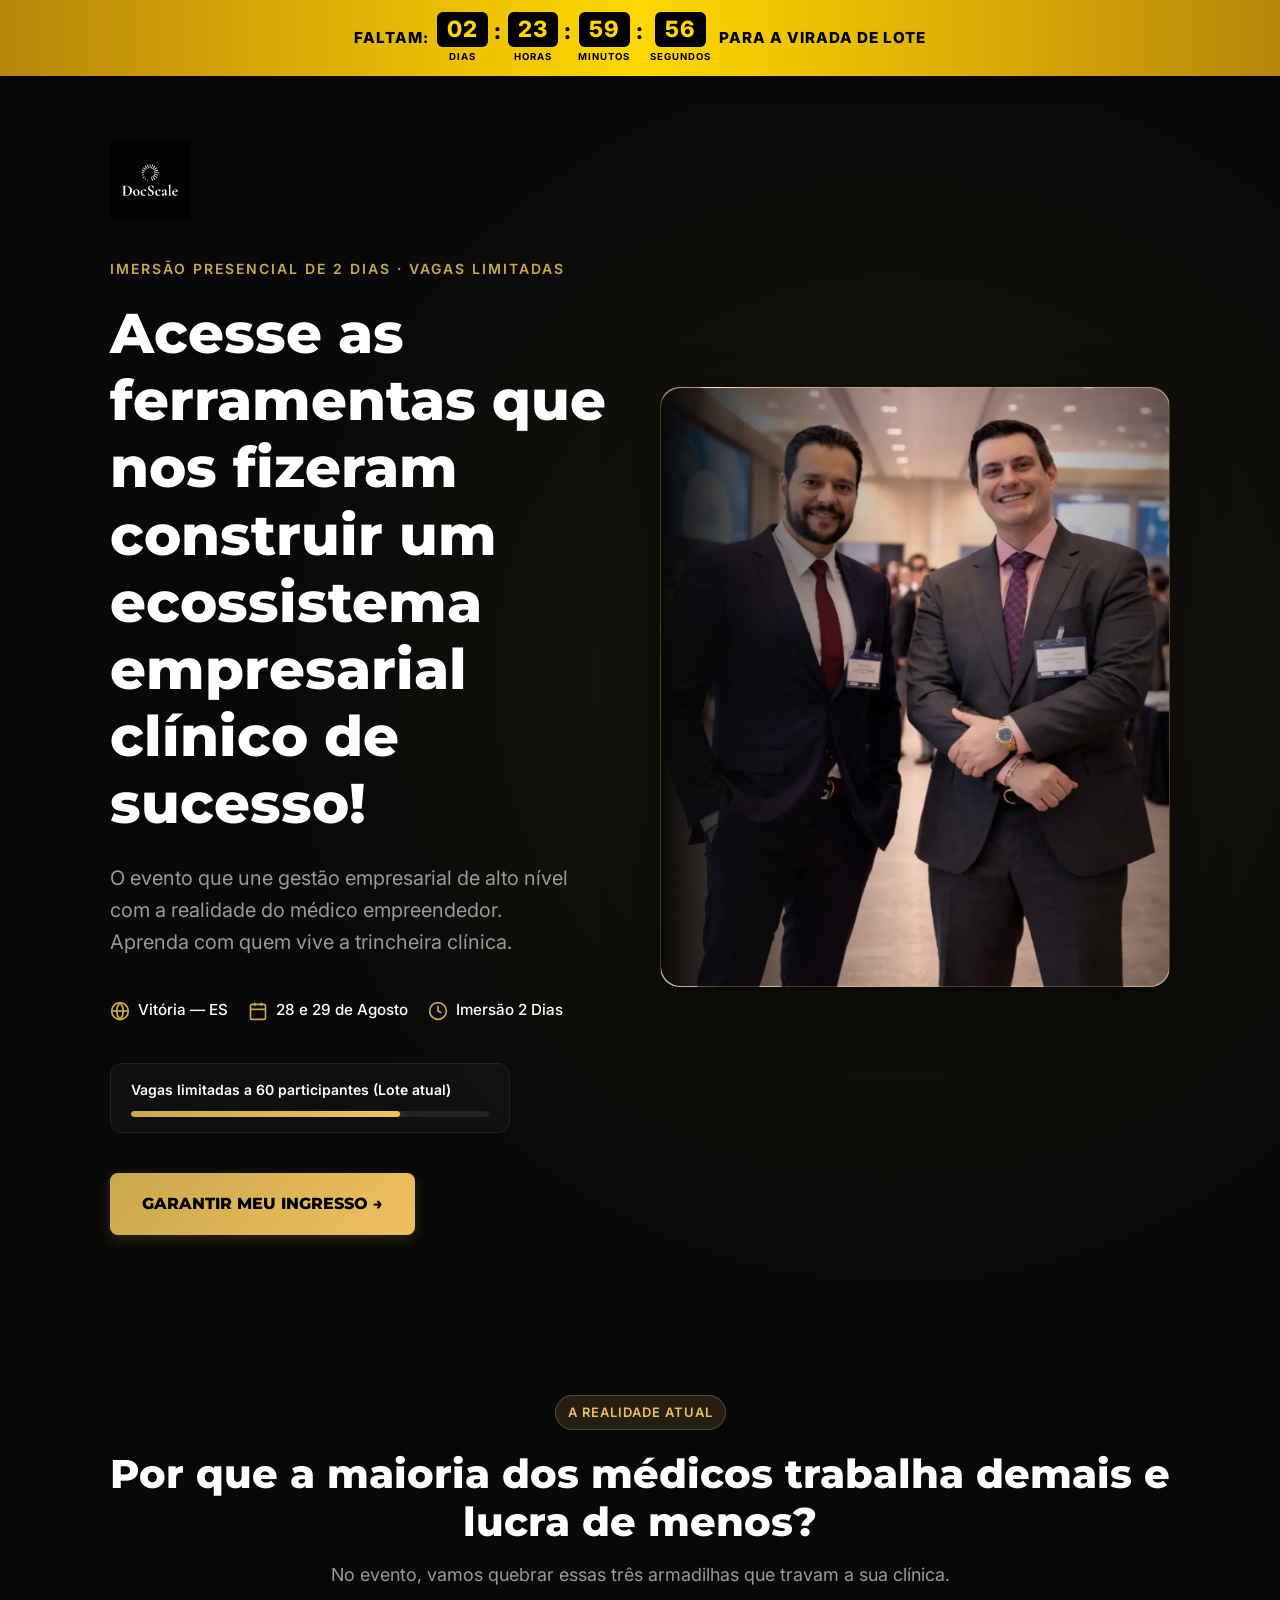
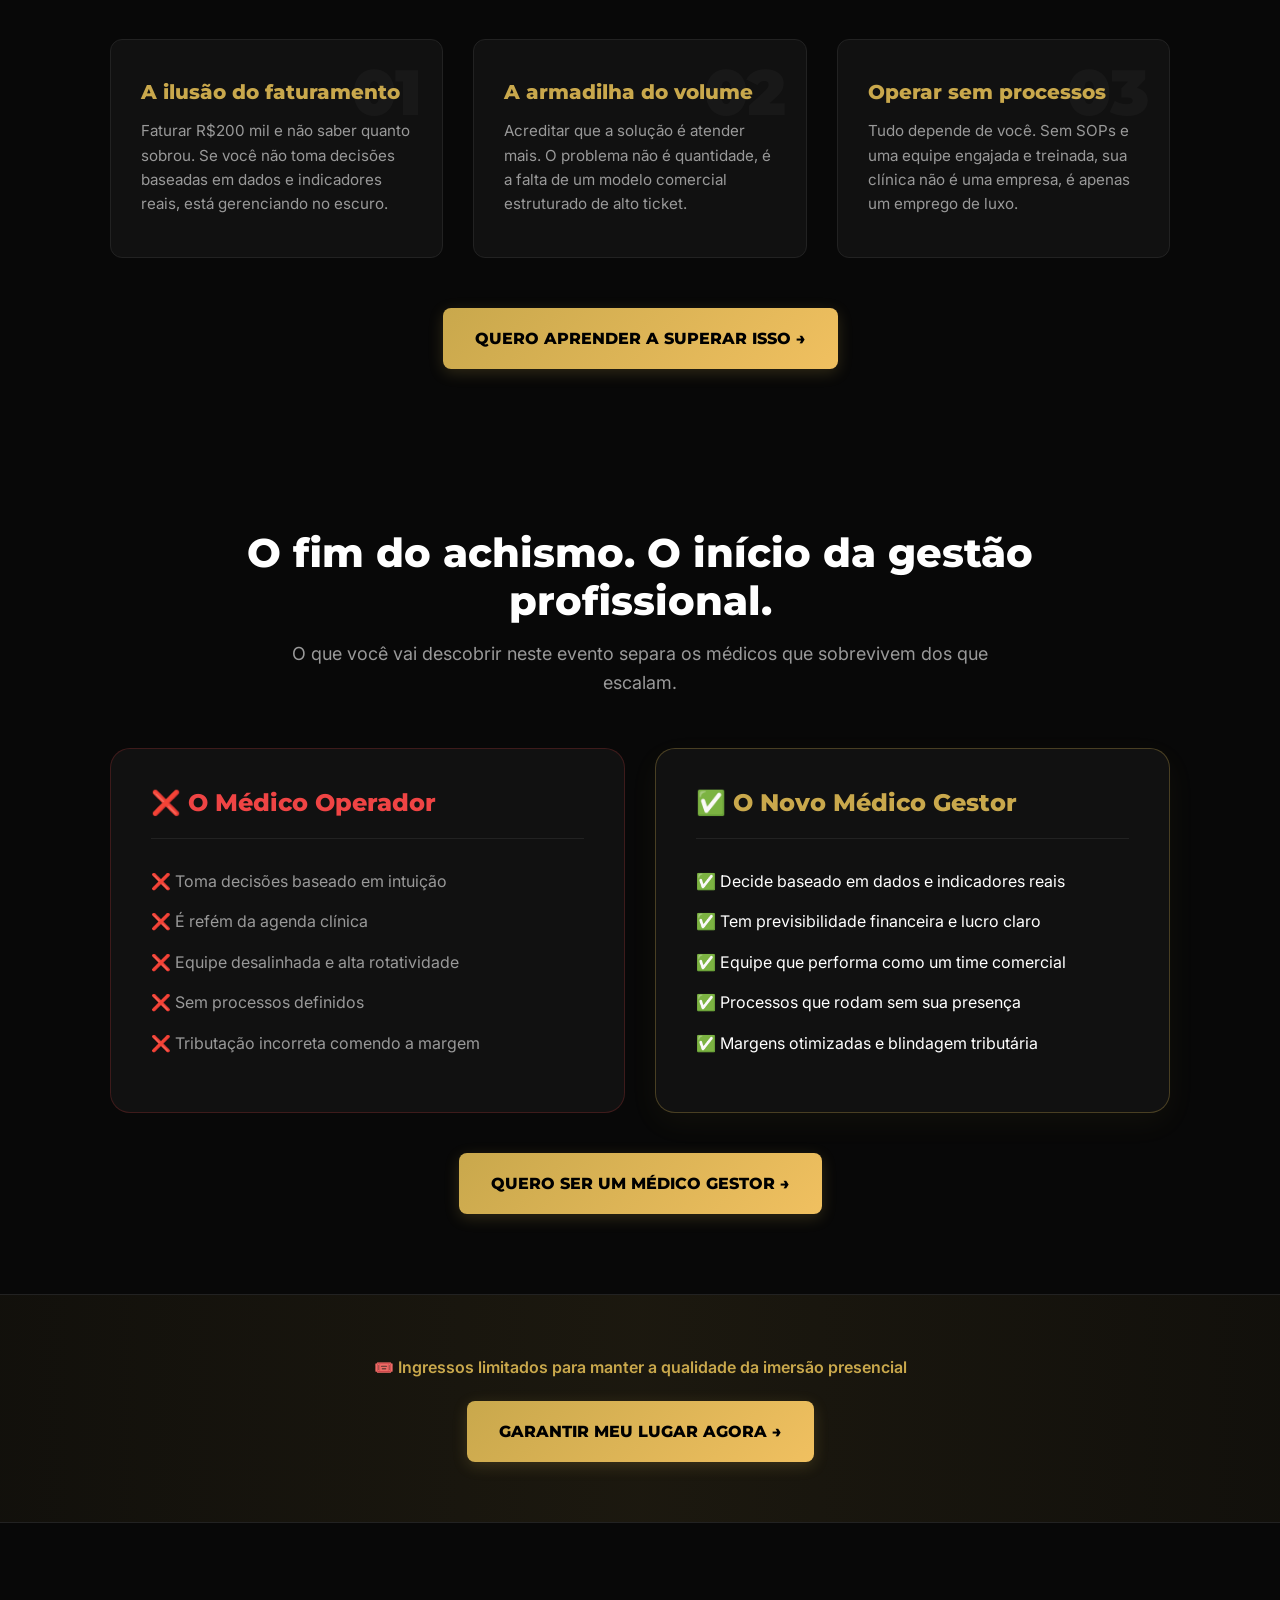
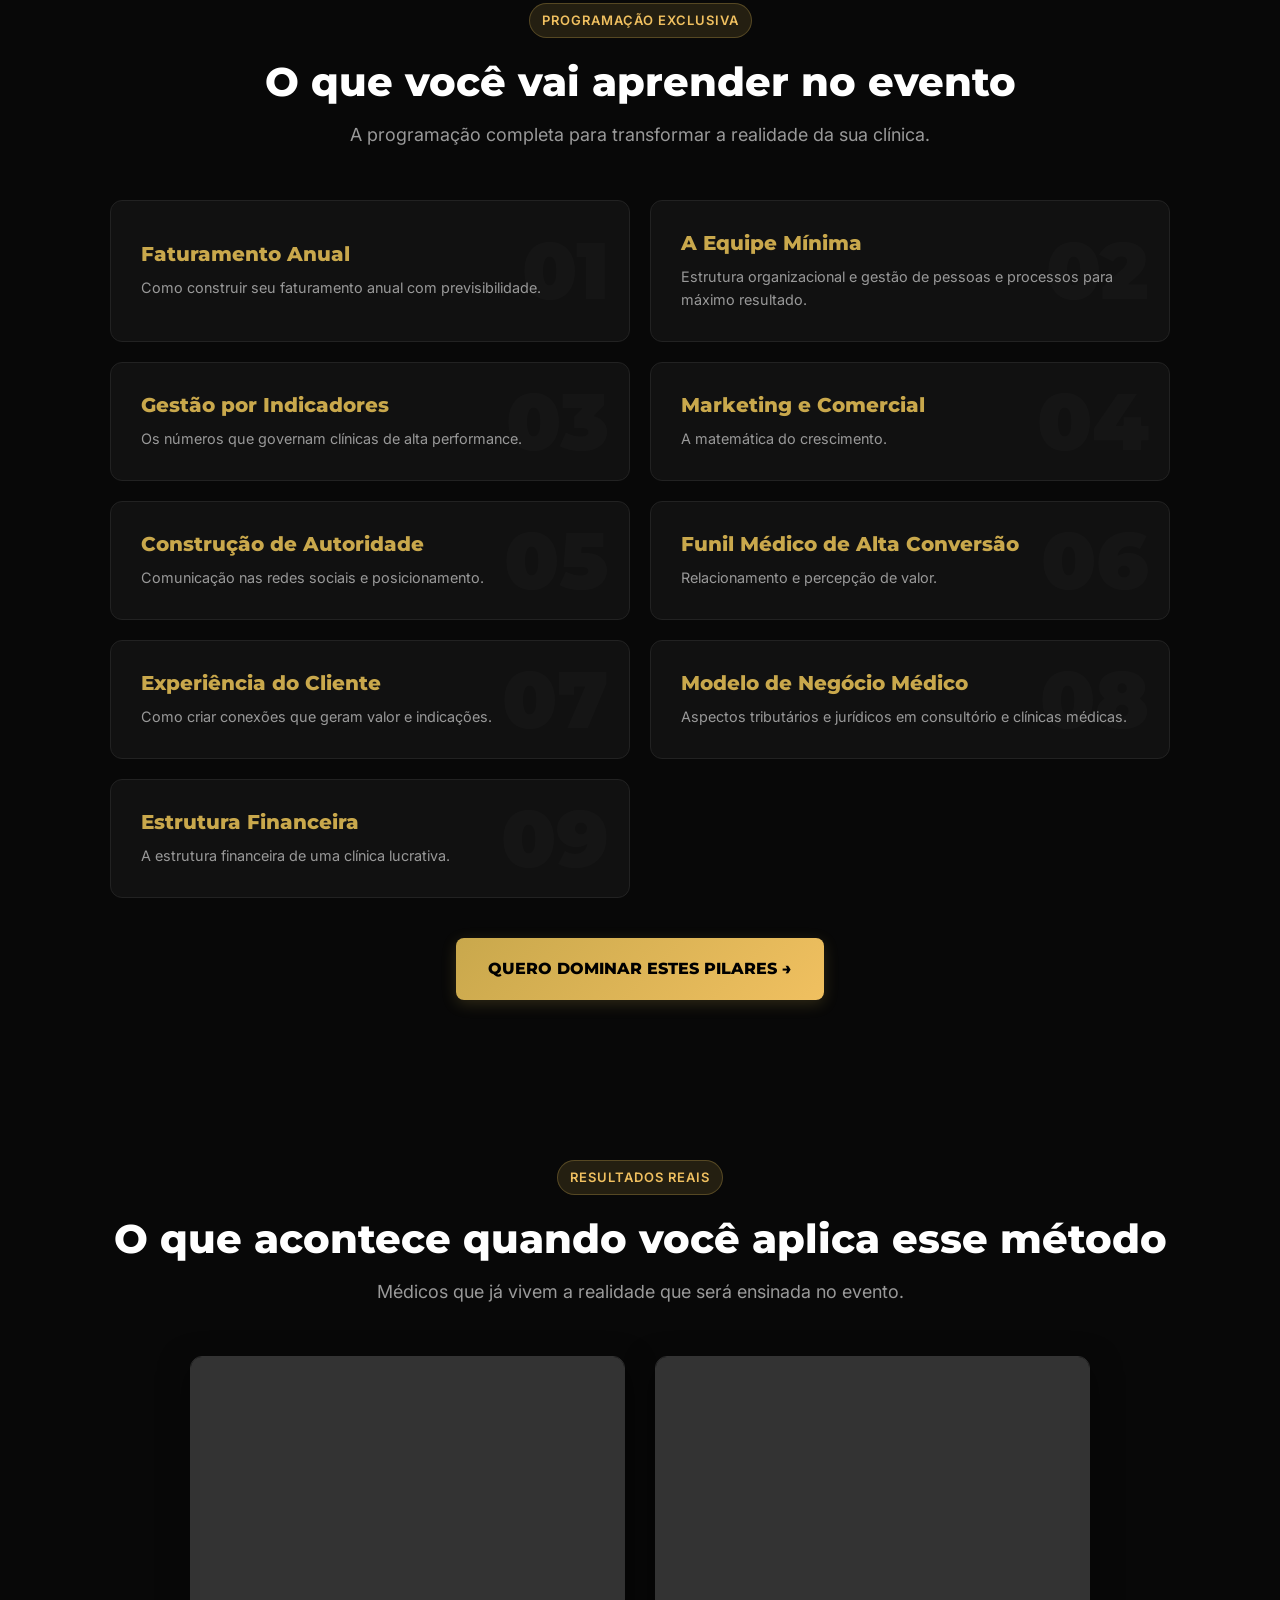
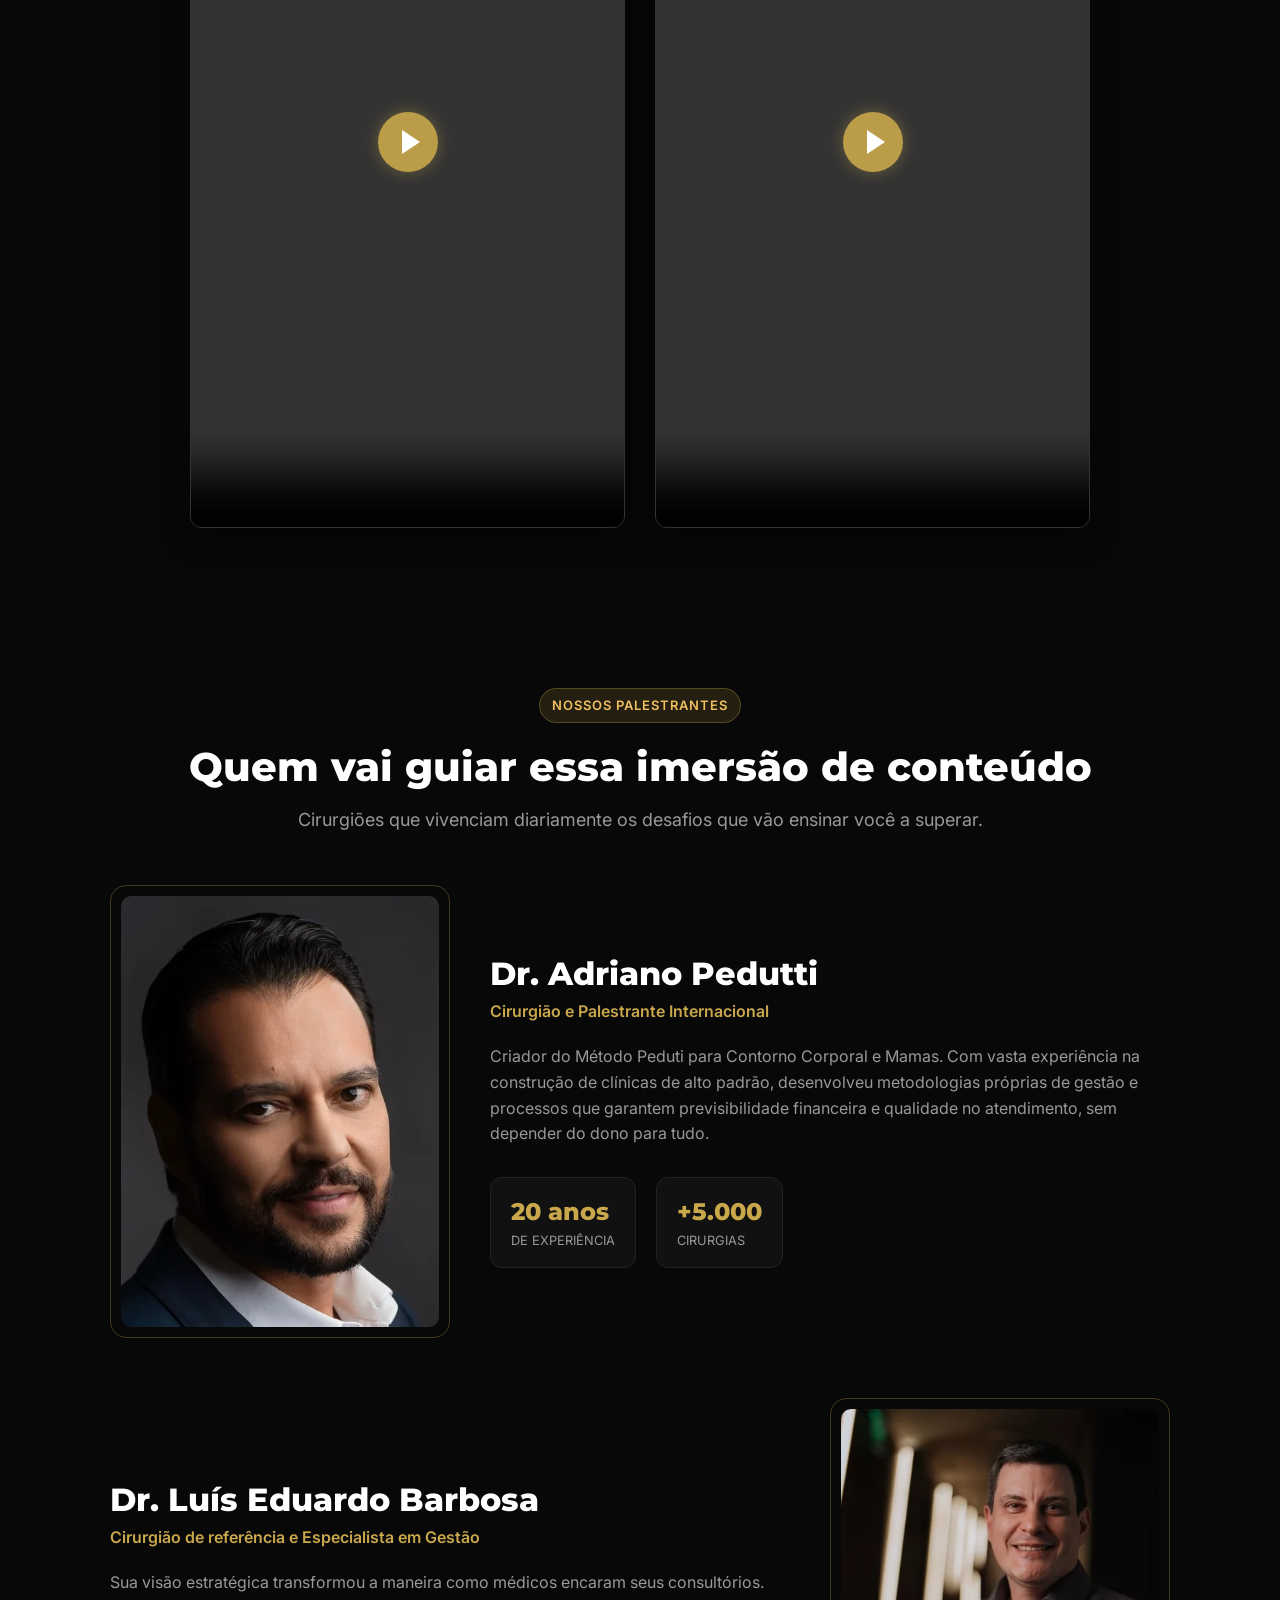
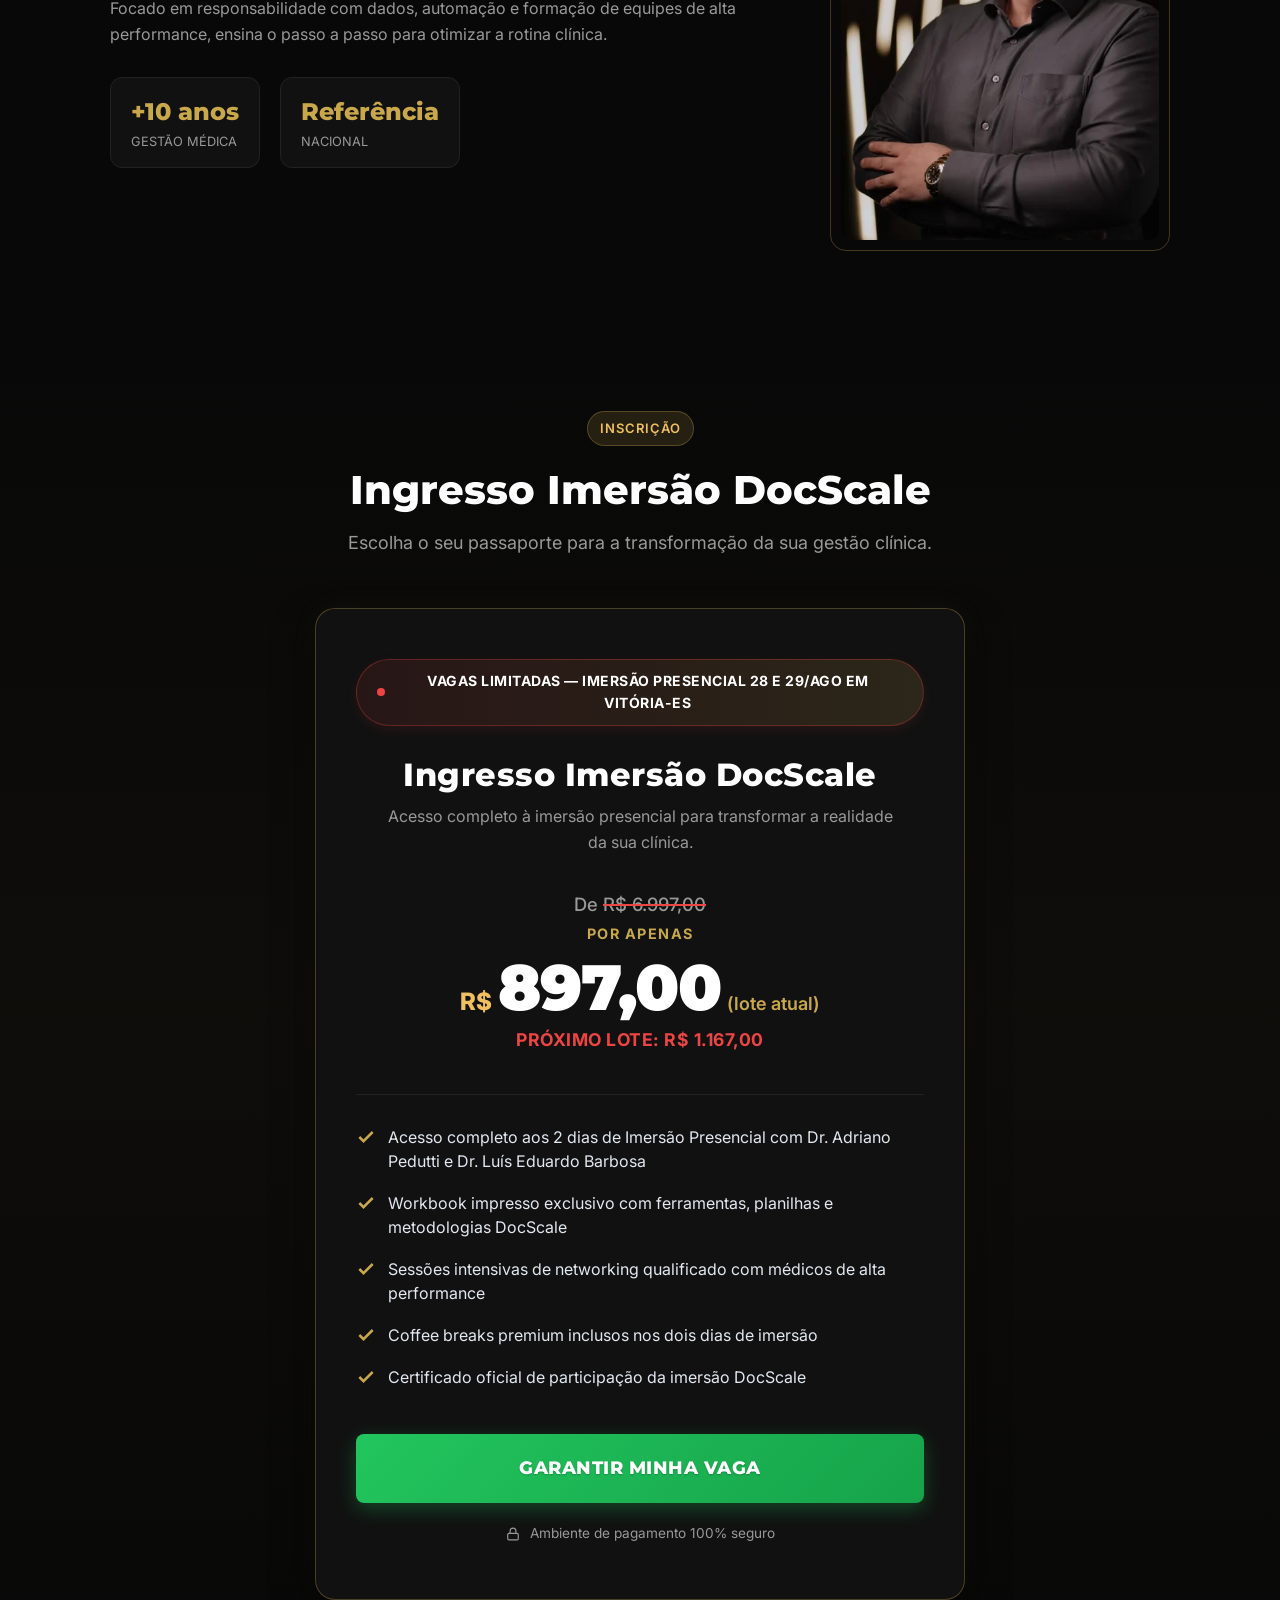
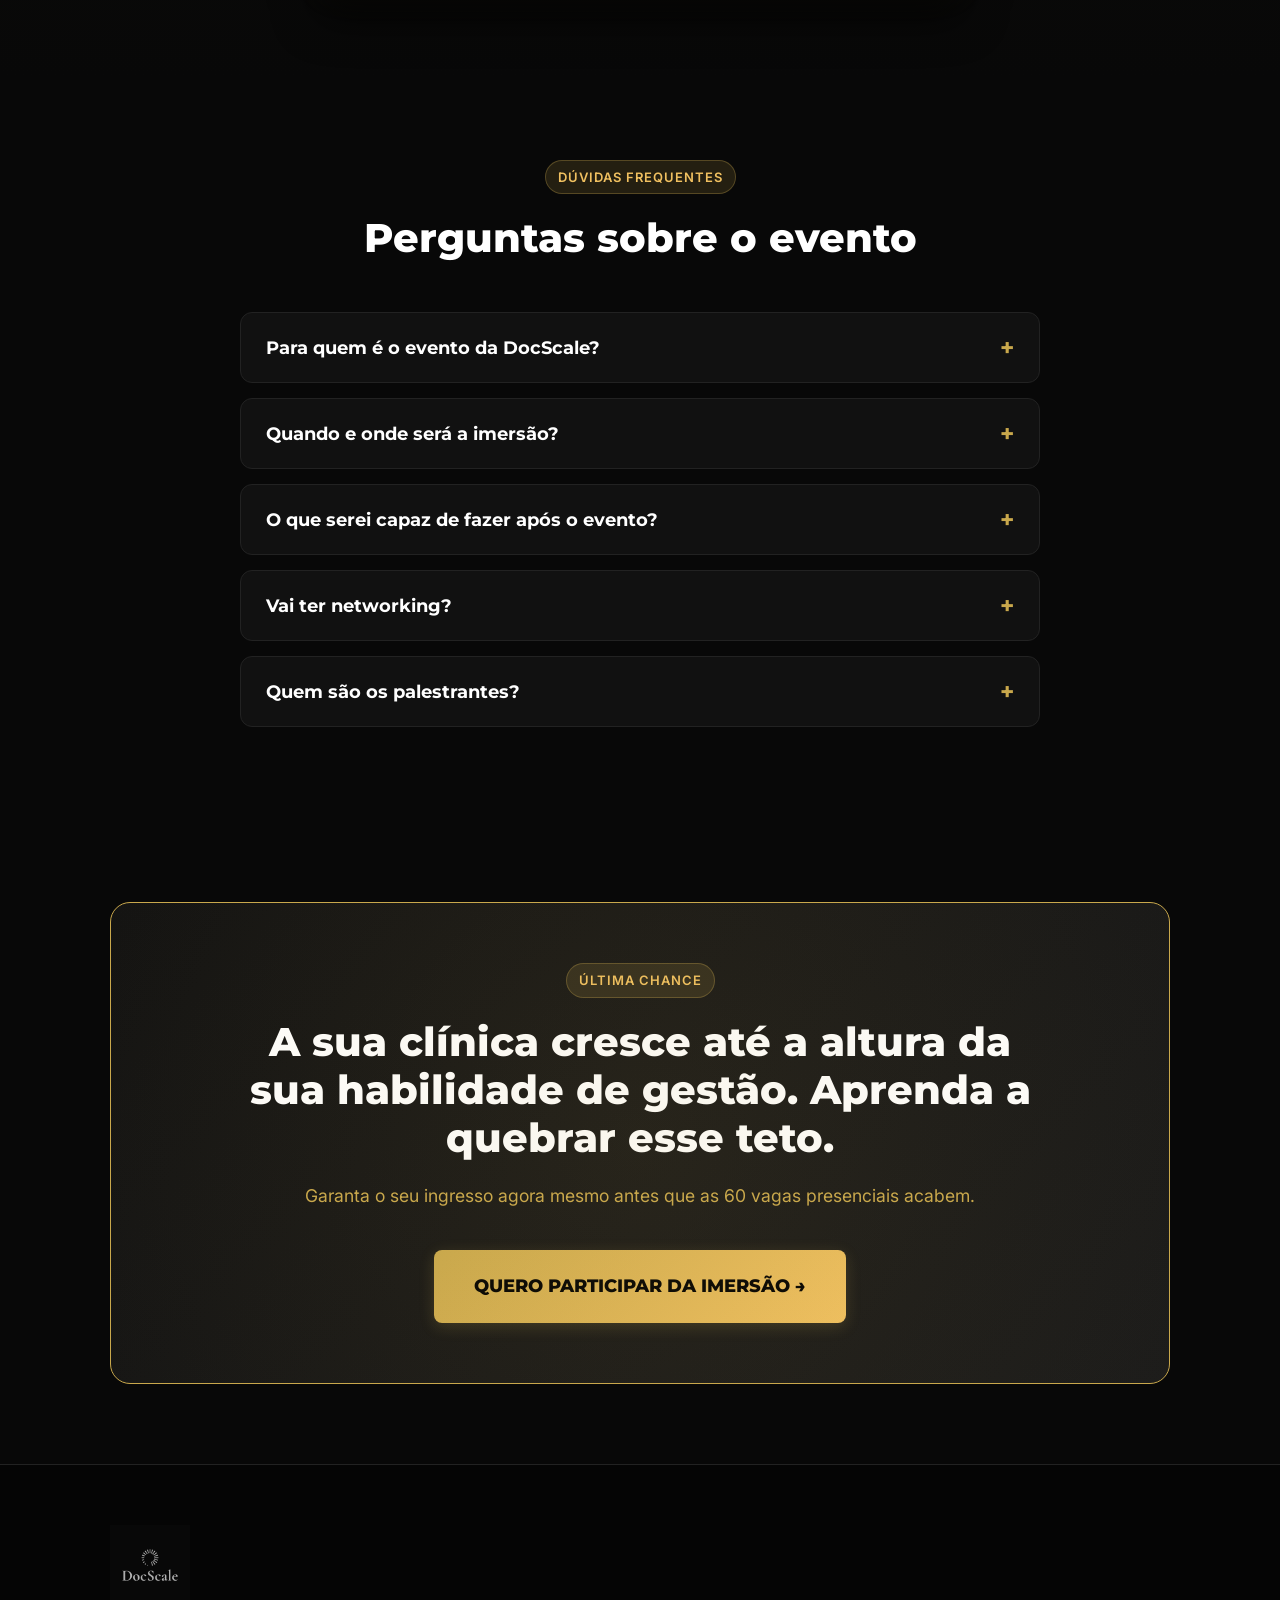
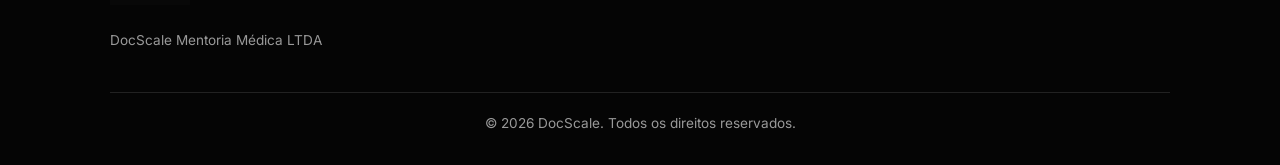
==== commit 7618444e: "feat: remocao de formulario lead, redirecionamento direto Kiwify, remocao links footer, ajuste layou" ====
--- a/forms.html
+++ b/forms.html
@@ -309,7 +309,6 @@
         .headline { font-size: 2.5rem; }
         .hero-image-area {
             height: 400px;
-            order: -1;
             margin-bottom: 30px;
         }
         .hero-image-area::after {
@@ -729,6 +728,10 @@
                     <p class="ticket-description">Acesso completo à imersão presencial para transformar a realidade da sua clínica.</p>
                     
                     <!-- Pricing Info -->
+                    <div class="price-anchoring">
+                        <span class="old-price">De <span class="strikethrough">R$ 6.997,00</span></span>
+                        <span class="new-price-label">por apenas</span>
+                    </div>
                     <div class="price-box">
                         <span class="price-currency">R$</span>
                         <span class="price-value">897,00</span>
@@ -771,7 +774,7 @@
                     </ul>
                     
                     <!-- CTA Button -->
-                    <button class="cta-button green-cta open-modal">GARANTIR MINHA VAGA</button>
+                    <a href="https://pay.kiwify.com.br/vZEs3rh" class="cta-button green-cta">GARANTIR MINHA VAGA</a>
                     
                     <p class="secure-checkout">
                         <svg class="lock-icon" viewBox="0 0 24 24" fill="none" stroke="currentColor" stroke-width="2" style="width: 14px; height: 14px; margin-right: 4px; vertical-align: middle;">
@@ -864,13 +867,7 @@
                     <img src="logo.webp" alt="DocScale Logo" class="logo-img footer-logo" width="250" height="80">
                     <p class="company-data">DocScale Mentoria Médica LTDA</p>
                 </div>
-                <div class="footer-links">
-                    <a href="https://wa.me/5511999999999" target="_blank">WhatsApp</a>
-                    <a href="mailto:contato@docscale.com.br">E-mail</a>
-                    <a href="#">Política de Privacidade</a>
-                    <a href="#">Termos de Uso</a>
-                    <a href="https://instagram.com/docscale.mentoria" target="_blank">@docscale.mentoria</a>
-                </div>
+                <!-- Removido links adicionais conforme solicitacao -->
             </div>
             
             <div class="footer-bottom">
--- a/style.css
+++ b/style.css
@@ -598,7 +598,6 @@
     .headline { font-size: 2.5rem; }
     .hero-image-area {
         height: 400px;
-        order: -1;
         margin-bottom: 30px;
     }
     .hero-image-area::after {
@@ -939,7 +938,8 @@
 
 @media (max-width: 768px) {
     .prints-grid {
-        grid-template-columns: 1fr;
+        grid-template-columns: repeat(2, 1fr);
+        gap: 15px;
     }
 }
 
@@ -1352,6 +1352,35 @@
     margin-right: auto;
 }
 
+/* Price Anchoring */
+.price-anchoring {
+    display: flex;
+    flex-direction: column;
+    align-items: center;
+    margin-bottom: 10px;
+    gap: 2px;
+}
+
+.old-price {
+    font-size: 1.15rem;
+    color: var(--text-muted);
+    font-weight: 500;
+}
+
+.old-price .strikethrough {
+    text-decoration: line-through;
+    text-decoration-color: var(--color-red);
+    text-decoration-thickness: 2px;
+}
+
+.new-price-label {
+    font-size: 0.9rem;
+    text-transform: uppercase;
+    letter-spacing: 1.5px;
+    color: var(--gold-primary);
+    font-weight: 700;
+}
+
 /* Pricing Info styling */
 .price-box {
     margin-bottom: 5px;
--- a/style.css
+++ b/style.css
@@ -598,7 +598,6 @@
     .headline { font-size: 2.5rem; }
     .hero-image-area {
         height: 400px;
-        order: -1;
         margin-bottom: 30px;
     }
     .hero-image-area::after {
@@ -939,7 +938,8 @@
 
 @media (max-width: 768px) {
     .prints-grid {
-        grid-template-columns: 1fr;
+        grid-template-columns: repeat(2, 1fr);
+        gap: 15px;
     }
 }
 
@@ -1352,6 +1352,35 @@
     margin-right: auto;
 }
 
+/* Price Anchoring */
+.price-anchoring {
+    display: flex;
+    flex-direction: column;
+    align-items: center;
+    margin-bottom: 10px;
+    gap: 2px;
+}
+
+.old-price {
+    font-size: 1.15rem;
+    color: var(--text-muted);
+    font-weight: 500;
+}
+
+.old-price .strikethrough {
+    text-decoration: line-through;
+    text-decoration-color: var(--color-red);
+    text-decoration-thickness: 2px;
+}
+
+.new-price-label {
+    font-size: 0.9rem;
+    text-transform: uppercase;
+    letter-spacing: 1.5px;
+    color: var(--gold-primary);
+    font-weight: 700;
+}
+
 /* Pricing Info styling */
 .price-box {
     margin-bottom: 5px;
